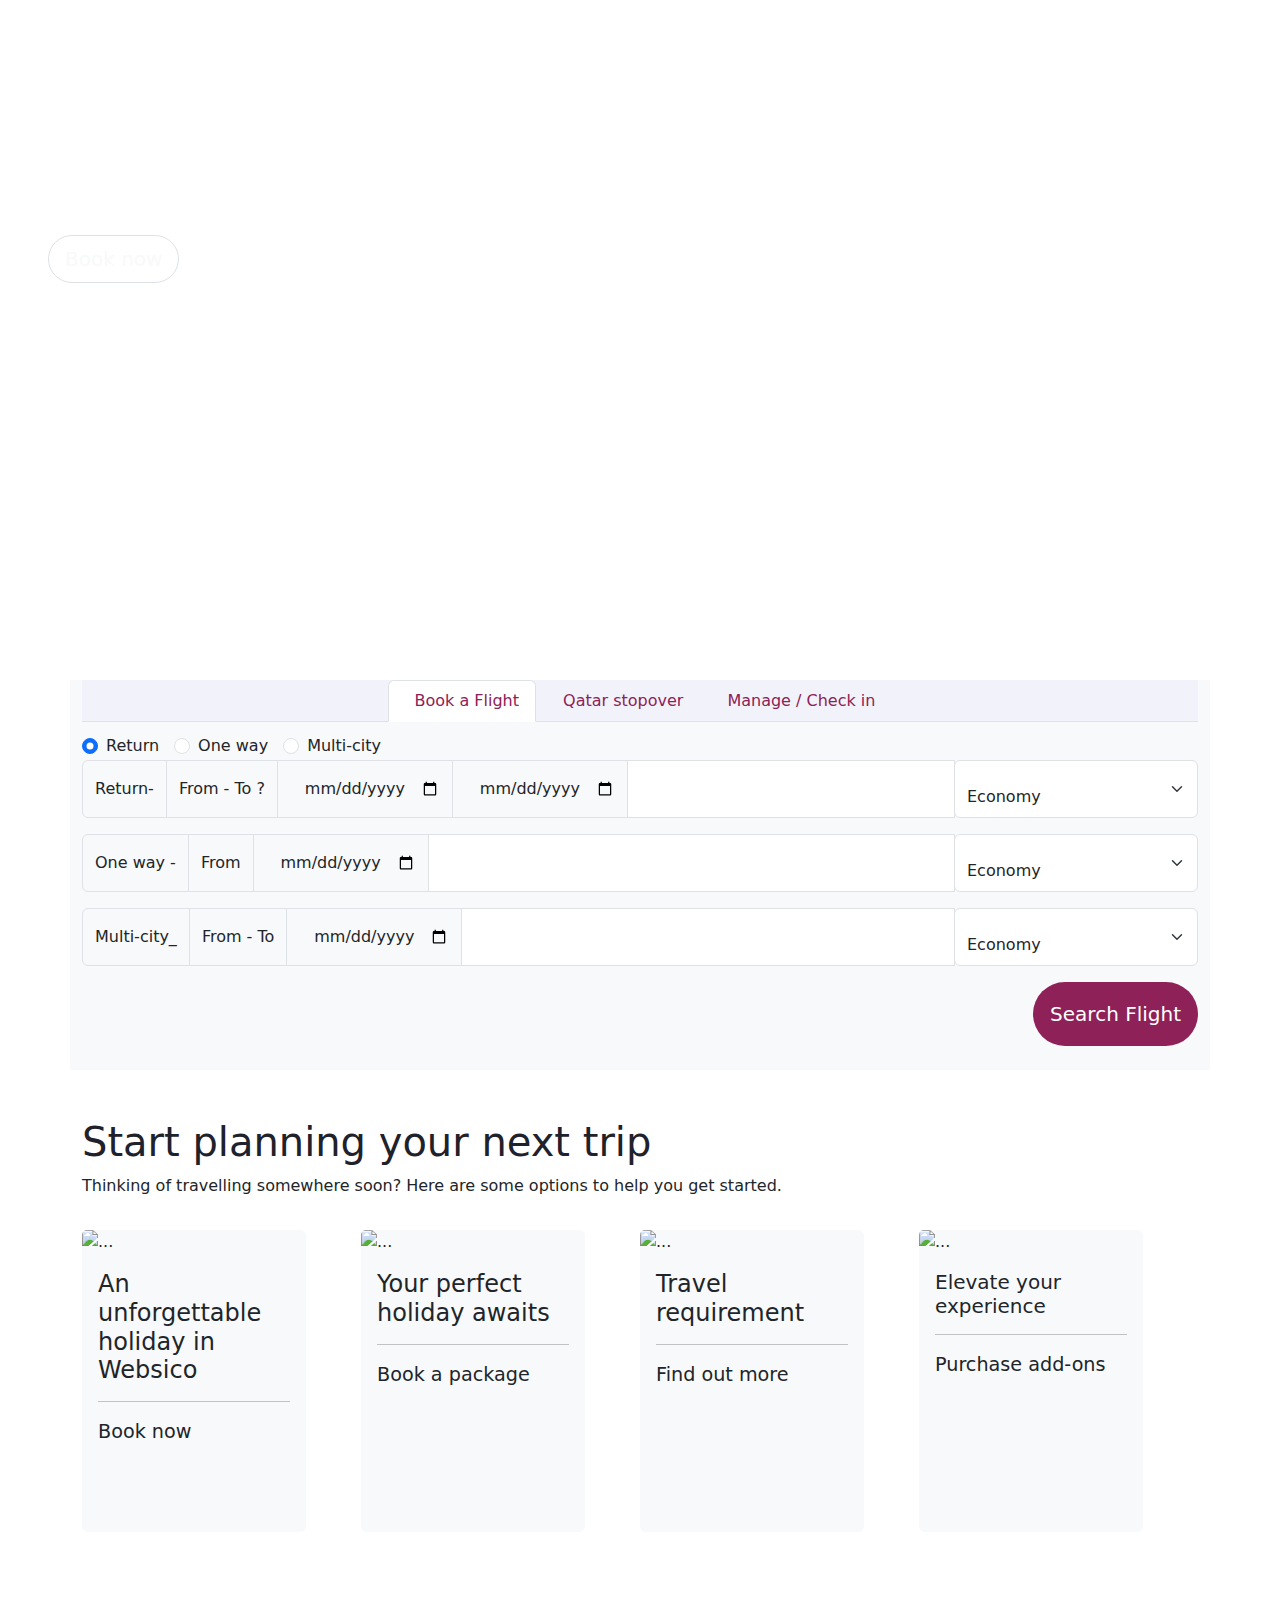
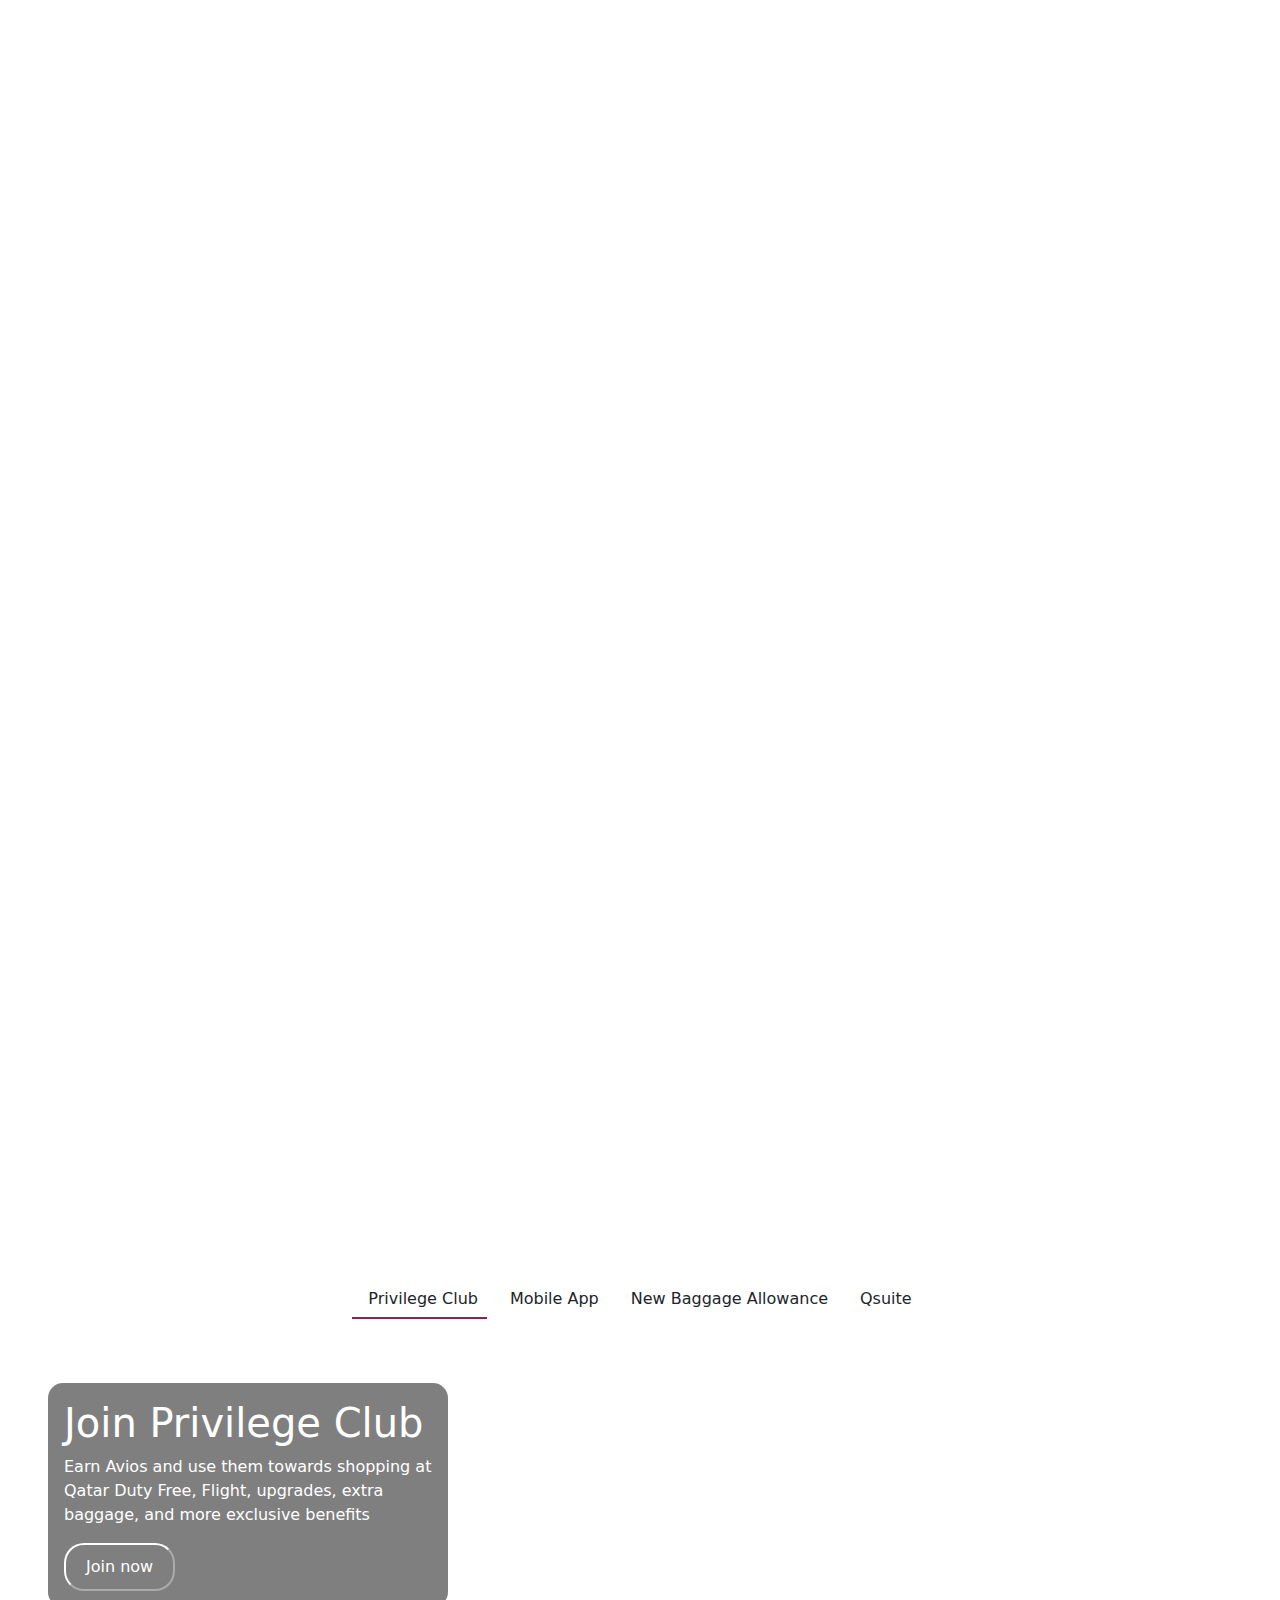
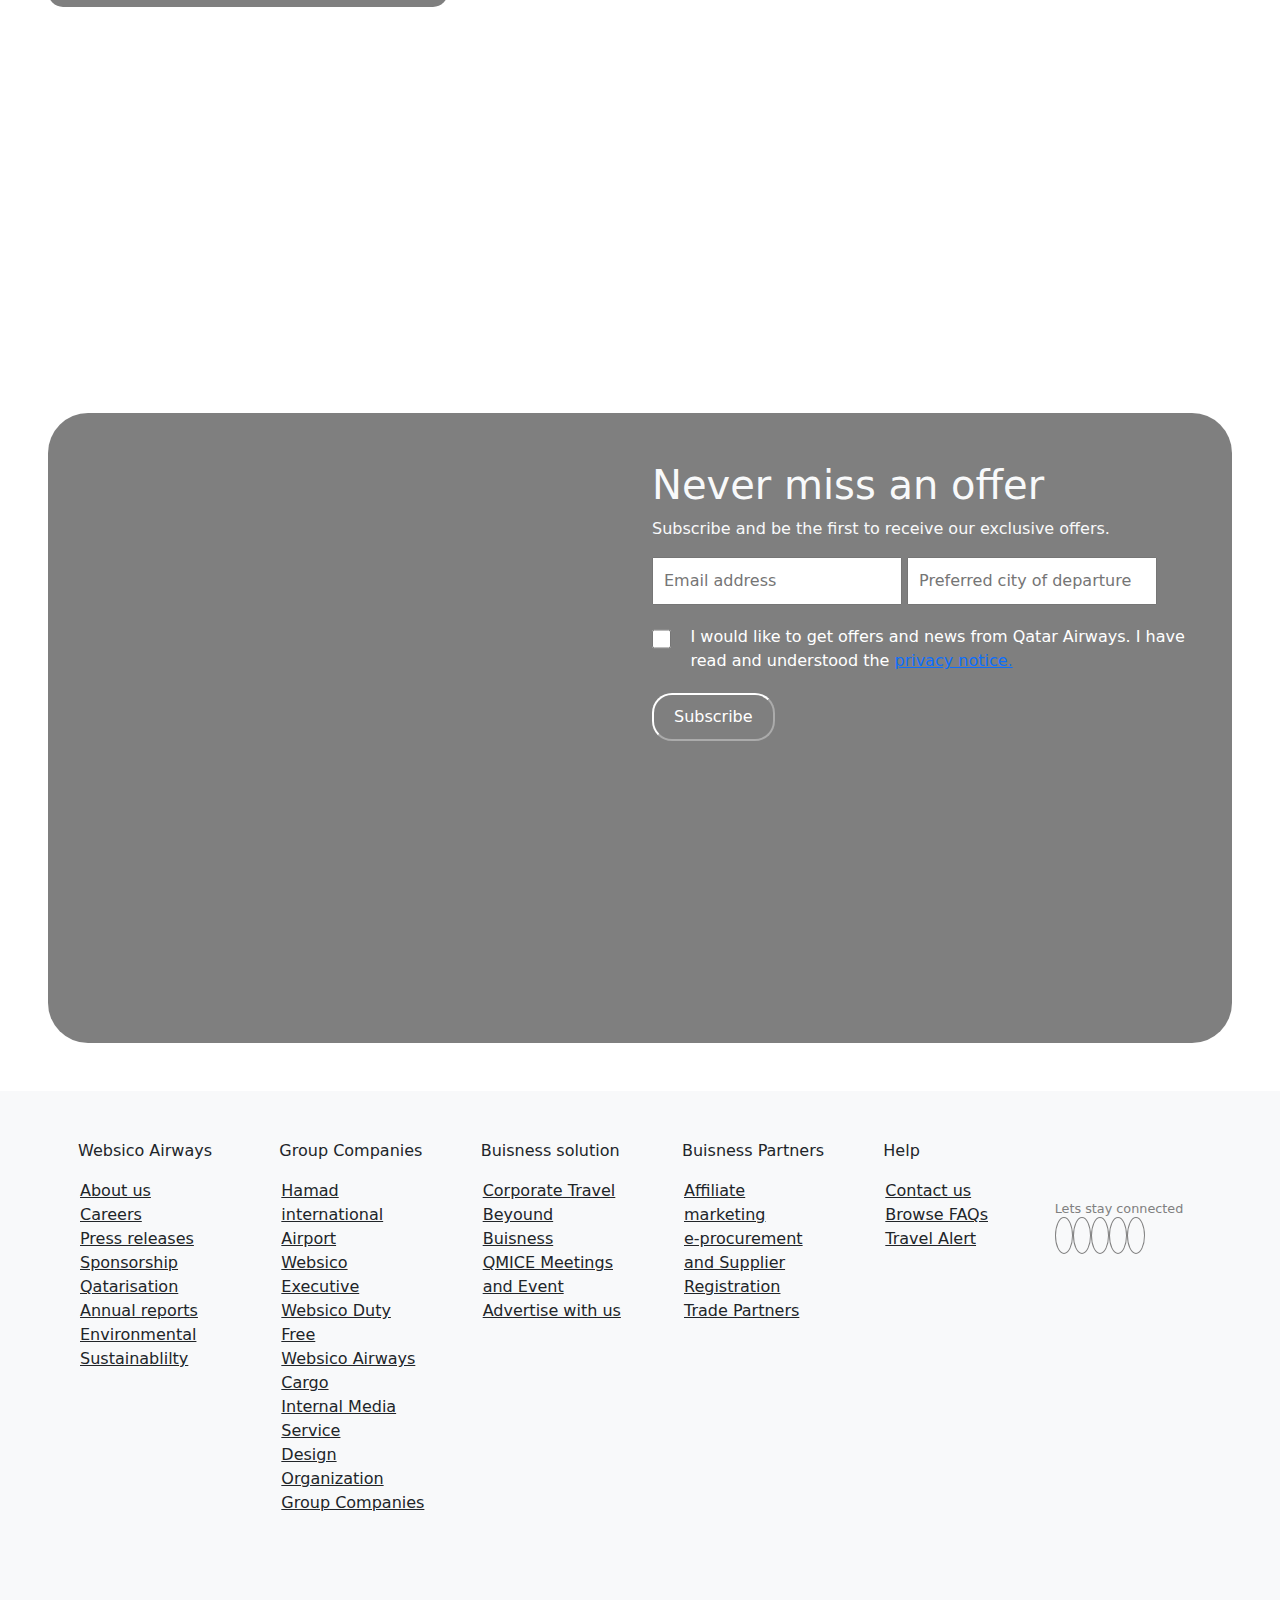
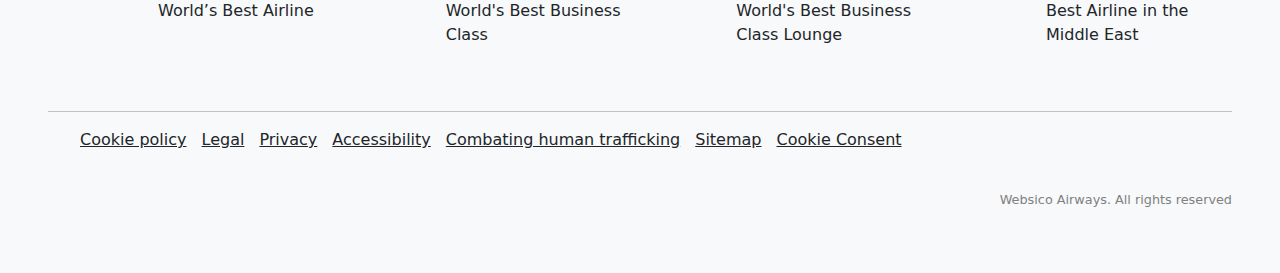
==== index.html @ 58f10864 "Project" ====
<!DOCTYPE html>
<html lang="en">

<head>
    <meta charset="UTF-8">
    <meta name="viewport" content="width=device-width, initial-scale=1.0">
    <title>WEBSICO AIRWAYS</title>
    <link rel="stylesheet" href="index.css">
    <link rel="stylesheet" href="https://cdnjs.cloudflare.com/ajax/libs/font-awesome/6.5.2/css/all.min.css"
        integrity="sha512-SnH5WK+bZxgPHs44uWIX+LLJAJ9/2PkPKZ5QiAj6Ta86w+fsb2TkcmfRyVX3pBnMFcV7oQPJkl9QevSCWr3W6A=="
        crossorigin="anonymous" referrerpolicy="no-referrer" />
    <link rel="stylesheet" href="https://cdnjs.cloudflare.com/ajax/libs/font-awesome/6.5.2/css/all.min.css"
        integrity="sha512-SnH5WK+bZxgPHs44uWIX+LLJAJ9/2PkPKZ5QiAj6Ta86w+fsb2TkcmfRyVX3pBnMFcV7oQPJkl9QevSCWr3W6A=="
        crossorigin="anonymous" referrerpolicy="no-referrer" />
    <script src="https://ajax.googleapis.com/ajax/libs/jquery/3.5.1/jquery.min.js"></script>
    <link href="https://cdn.jsdelivr.net/npm/bootstrap@5.3.0-alpha1/dist/css/bootstrap.min.css" rel="stylesheet">
</head>

<body>

    <div class="loader"></div>

    <!-- header start  -->
    <section class="page">
        <nav class="navbar navbar-expand-lg navbar-dark">
            <div class="container">
                <a class="navbar-brand" href="#">WEBSICO AIRWAYS</a>
                <button class="navbar-toggler" type="button" data-bs-toggle="collapse"
                    data-bs-target="#navbarSupportedContent" aria-controls="navbarSupportedContent"
                    aria-expanded="false" aria-label="Toggle navigation">
                    <span class="navbar-toggler-icon"></span>
                </button>

                <div class="collapse navbar-collapse" id="navbarSupportedContent">
                    <ul class="navbar-nav ms-auto">
                        <li class="nav-item">
                            <a class="nav-link active hover-underline" aria-current="page" href="#">Explore</a>
                        </li>
                        <li class="nav-item dropdown dropdown-start d-none d-lg-block">
                            <a class="nav-link dropdown-toggle" href="#" id="navbarDropdown" role="button"
                                data-bs-toggle="dropdown" aria-expanded="false">
                                Book
                            </a>
                            <ul class="dropdown-menu mega-menu  centered-dropdown border-0"
                                aria-labelledby="navbarDropdown" style="background-color: #fff; color: #1AA3F7;">
                                <div class="container">
                                    <div class="col-12 text-end">
                                        <button type="button" class="btn-close" aria-label="Close"
                                            data-bs-dismiss="dropdown"></button>
                                    </div>
                                    <div class="row mt-5">
                                        <div class="col-3">
                                            <h5>Plan your trip</h5>
                                            <ul class="list-unstyled">
                                                <li>
                                                    <img class=""
                                                        src="https://www.qatarairways.com/content/dam/images/custom/mdd/mobile-icons/Hotels.svg"
                                                        alt="" width="24px" height="24px">
                                                    <a href="#">Hotels</a>
                                                </li>
                                                <li>
                                                    <img class=""
                                                        src="https://www.qatarairways.com/content/dam/images/custom/mdd/mobile-icons/Car.svg"
                                                        alt="" width="24px" height="24px">
                                                    <a href="#">Car Rentals</a>
                                                </li>
                                                <li>
                                                    <img class=""
                                                        src="https://www.qatarairways.com/content/dam/images/custom/mdd/mobile-icons/meet_greet.svg"
                                                        alt="" width="24px" height="24px">
                                                    <a href="#">Meet and Great</a>
                                                </li>
                                                <li>
                                                    <img class=""
                                                        src="https://www.qatarairways.com/content/dam/images/custom/mdd/mobile-icons/travel.svg"
                                                        alt="" width="24px" height="24px">
                                                    <a href="#">Travel Insurance</a>
                                                </li>
                                            </ul>
                                        </div>
                                        <div class="col-2">
                                            <h5>Travel Information</h5>
                                            <ul class="list-unstyled">
                                                <li><a href="#">Travel requirement</a></li>
                                                <li><a href="#">Our Partners</a></li>
                                                <li><a href="#">One world</a></li>
                                            </ul>
                                        </div>
                                        <div class="col-4">
                                            <h5>Group and Buisness Travels</h5>
                                            <div class="row">
                                                <div class="col-4">
                                                    <img src="https://www.qatarairways.com/content/dam/images/renditions/vertical/brand/aircraft/v-beyond-business-corporate-building.jpg"
                                                        alt="" style="height: 150px; width: 100px;">
                                                </div>
                                                <div class="col-8">
                                                    <ul class="list-unstyled">
                                                        <li><a href="#">Beyound Business</a></li>
                                                        <li><a href="#">Meetings and events</a></li>
                                                        <li><a href="#">Corporate Travels</a></li>
                                                        <li><a href="#">Group Travels</a></li>
                                                        <li><a href="#">Sports Travels</a></li>
                                                    </ul>
                                                </div>
                                            </div>
                                        </div>
                                        <div class="col-3">
                                            <img src="https://www.qatarairways.com/content/dam/images/mobile/miscellaneous/beach/m-maldives-beach.jpg"
                                                alt="" style="width: 180px; height: 190px;">
                                        </div>
                                    </div>
                                </div>
                            </ul>
                        </li>

                        <li class="nav-item">
                            <a class="nav-link hover-underline" href="#">Experience</a>
                        </li>
                        <li class="nav-item">
                            <div id="google_translate_element"></div>

                        </li>
                        <li class="nav-item">
                            <a class="nav-link hover-underline" href="#">Help</a>
                        </li>
                        <li class="nav-item gay-hover">
                            <button type="button" class="nav-link btn active border-0" data-bs-toggle="modal"
                                data-bs-target="#loginModal"><span><i class="fa-regular fa-user"
                                        style="color: #fff;"></i></span> Login / Sign
                                Up</button>
                        </li>
                    </ul>
                </div>
            </div>
        </nav>
        <div class=" mt-sm-5 ms-5 text-white">
            <h1 id="Sulaimon"></h1>
            <h1> Save up to 25%*</h1>
            <p class="heroimage-subtitle h6"> Summer adventures await </p>
            <a href="#" class="btn btn-lg text-light border rounded-pill kool mt-5" style="text-decoration: none;">Book
                now</a>
        </div>
        <!-- Bootstrap Modal for Login and Sign Up -->
        <div class="modal fade" id="loginModal" tabindex="-1" aria-labelledby="loginModalLabel" aria-hidden="true">
            <div class="modal-dialog modal-dialog-centered">
                <div class="modal-content">
                    <!-- Login form -->
                    <div class="modal-header">
                        <h5 class="modal-title" id="loginModalLabel">Login</h5>
                        <button type="button" class="btn-close" data-bs-dismiss="modal" aria-label="Close"></button>
                    </div>
                    <div class="modal-body">
                        <form id="loginForm">
                            <div class="mb-3">
                                <label for="username" class="form-label">Username</label>
                                <input type="text" class="form-control" id="username" name="username"
                                    placeholder="Enter username">
                            </div>
                            <div class="mb-3">
                                <label for="password" class="form-label">Password</label>
                                <input type="password" class="form-control" id="password" name="password"
                                    placeholder="Enter password">
                            </div>
                            <div class="mb-3 form-check">
                                <input type="checkbox" class="form-check-input" id="rememberMe">
                                <label class="form-check-label" for="rememberMe">Remember me</label>
                            </div>
                            <button type="submit" class="btn text-light"
                                style="background-color: #8E2157;">Login</button>
                        </form>
                    </div>

                    <!-- Sign-up form -->
                    <div class="modal-body">
                        <form id="signupForm" style="display: none;">
                            <div class="mb-3">
                                <label for="signupUsername" class="form-label">Username</label>
                                <input type="text" class="form-control" id="signupUsername" name="signupUsername"
                                    placeholder="Enter username">
                            </div>
                            <div class="mb-3">
                                <label for="email" class="form-label">Email address</label>
                                <input type="email" class="form-control" id="email" name="email"
                                    placeholder="Enter email">
                            </div>
                            <div class="mb-3">
                                <label for="signupPassword" class="form-label">Password</label>
                                <input type="password" class="form-control" id="signupPassword" name="signupPassword"
                                    placeholder="Password">
                            </div>
                            <button type="submit" class="btn text-light" style="background-color: #8E2157;">Sign
                                Up</button>
                        </form>
                    </div>

                    <!-- Modal footer -->
                    <div class="modal-footer justify-content-center">
                        <p>Or Sign in with</p>
                        <a style="text-decoration: none; color: #000;"
                            href="https://accounts.google.com/v3/signin/identifier?ifkv=AS5LTAQM_8s84Xb_scdCPStxkwqKciFKrdI1lZ0s9lueQq1HzJPxAW945Hwwa59t_Z_JiWppBgS5Gw&flowName=GlifWebSignIn&flowEntry=ServiceLogin&dsh=S-1509929219%3A1719592606507979&ddm=0">
                            <i class="fa-brands fa-google fa-lg" style="color: #511f50;"></i>
                        </a>
                        <!-- <button type="button" class="btn btn-secondary" data-bs-dismiss="modal">Close</button> -->
                        <button type="button" class="btn text-light" id="switchToSignUp"
                            style="background-color: #8E2157;">Sign Up</button>
                    </div>
                </div>
            </div>
        </div>

    </section>
    <!-- header ends -->

    <section class="age">
        <div class="container bg-light pb-4" style="margin-top: -40px;">
            <ul class="nav nav-tabs" style="background-color: #F2F3FA; text-align: center; justify-content: center;"
                id="myTab" role="tablist"
                style="justify-content: center; text-align: center; justify-content: center; align-items: center;">
                <li class="nav-item" role="presentation">
                    <button class="nav-link active" style="color: #8E2157;" id="home-tab" data-bs-toggle="tab"
                        data-bs-target="#home" type="button" role="tab" aria-controls="home" aria-selected="true"><span
                            style="padding-right: 10px;"><i class="fa-solid fa-jet-fighter "
                                style="color: #8E2157;"></i></span>Book a Flight</button>
                </li>
                <li class="nav-item" role="presentation">
                    <button class="nav-link" style="color: #8E2157;" id="profile-tab" data-bs-toggle="tab"
                        data-bs-target="#profile" type="button" role="tab" aria-controls="profile"
                        aria-selected="false"><span style="padding-right: 10px;"><i class="fa-solid fa-location-pin"
                                style="color: #8E2157;"></i></span>Qatar stopover</button>
                </li>
                <li class="nav-item" role="presentation">
                    <button class="nav-link" style="color: #8E2157;" id="contact-tab" data-bs-toggle="tab"
                        data-bs-target="#contact" type="button" role="tab" aria-controls="contact"
                        aria-selected="false"><span style="padding-right: 10px;"><i class="fa-regular fa-calendar-days"
                                style="color: #8E2157;"></i></span> Manage / Check in</button>
                </li>
            </ul>
            <div class="tab-content" id="myTabContent">
                <div class="tab-pane fade show active" id="home" role="tabpanel" aria-labelledby="home-tab">
                    <form action="/action_page.php" style="display: flex; gap: 15px; margin-top: 12px;">
                        <div class="form-check">
                            <input type="radio" class="form-check-input" id="check1" name="option" value="return"
                                onclick="toggleFlightOptions('return')" checked>
                            <label class="form-check-label" for="check1">Return</label>
                        </div>
                        <div class="form-check">
                            <input type="radio" class="form-check-input" id="check2" name="option" value="one-way"
                                onclick="toggleFlightOptions('one-way')">
                            <label class="form-check-label" for="check2">One way</label>
                        </div>
                        <div class="form-check">
                            <input type="radio" class="form-check-input" id="check3" name="option" value="multi-city"
                                onclick="toggleFlightOptions('multi-city')">
                            <label class="form-check-label" for="check3">Multi-city</label>
                        </div>
                    </form>

                    <div id="return-flight" class="input-group mb-3">
                        <span class="input-group-text">Return-</span>
                        <span class="input-group-text">From - To ?</span>
                        <input type="date" class="input-group-text">
                        <input type="date" class="input-group-text">
                        <input type="text" class="form-control">
                        <span>
                            <form action="/action_page.php">
                                <div class="form-floating">
                                    <select class="form-select" id="sel1" name="sellist">
                                        <option>Economy</option>
                                        <option>Premium(Buisness/First)</option>
                                    </select>
                                    <label for="sel1" class="form-label"></label>
                                </div>
                            </form>
                        </span>
                    </div>
                    <div id="one-way-flight" class="input-group mb-3">
                        <span class="input-group-text">One way -</span>
                        <span class="input-group-text">From</span>
                        <input type="date" class="input-group-text">
                        <input type="text" class="form-control">
                        <span>
                            <form action="/action_page.php">
                                <div class="form-floating">
                                    <select class="form-select" id="sel1" name="sellist">
                                        <option>Economy</option>
                                        <option>Premium(Buisness/First)</option>
                                    </select>
                                    <label for="sel1" class="form-label"></label>
                                </div>
                            </form>
                        </span>
                    </div>
                    <div id="multi-city-flight" class="input-group mb-3">
                        <span class="input-group-text">Multi-city_</span>
                        <span class="input-group-text">From - To</span>
                        <input type="date" class="input-group-text">
                        <input type="text" class="form-control">
                        <span>
                            <form action="/action_page.php">
                                <div class="form-floating">
                                    <select class="form-select" id="sel1" name="sellist">
                                        <option>Economy</option>
                                        <option>Premium(Buisness/First)</option>
                                    </select>
                                    <label for="sel1" class="form-label"></label>
                                </div>
                            </form>
                        </span>
                    </div>
                    <div style="display: flex; justify-content: end;">
                        <!-- <button class="btn btn-lg rounded-pill p-3"
                            style="background-color: #8E2157; color: #fff; justify-content: end;">Search Flight</button> -->
                        <button class="btn btn-lg rounded-pill p-3"
                            style="background-color: #8E2157; color: #fff; justify-content: end;"
                            onclick="bookFlight()">Search Flight</button>
                    </div>
                </div>
                <div class="tab-pane fade" id="profile" role="tabpanel" aria-labelledby="profile-tab">
                    <form action="/action_page.php" style="display: flex; gap: 15px; margin-top: 12px;">
                        <div class="form-check">
                            <input type="radio" class="form-check-input" id="check1" name="option" value="return"
                                checked>
                            <label class="form-check-label" for="check1">Return</label>
                        </div>
                        <div class="form-check">
                            <input type="radio" class="form-check-input" id="check2" name="option" value="one-way">
                            <label class="form-check-label" for="check2">One way</label>
                        </div>
                    </form>

                    <p>Explore Websico during your journey with amazing stopover packages starting from USD 14 pp at
                        4-star and 5-star hotels.</p>
                    <div class="container border p-2">
                        <div class="row">
                            <div class="col-md-3">
                                <div class="category-item">From</div>
                            </div>
                            <div class="col-md-3">
                                <div class="category-item">To</div>
                            </div>
                            <div class="col-md-3">
                                <div class="row">
                                    <div class="col-md-6">
                                        <div class="category-item">
                                            <span style="font-size: 0.9rem; color: #6A6D70;">Departure</span><br>
                                            06-Jun-2024
                                        </div>
                                    </div>
                                    <div class="col-md-6">
                                        <div class="category-item">
                                            <span style="font-size: 0.9rem; color: #6A6D70;">Return</span><br>
                                            01-Jul-2024
                                        </div>
                                    </div>
                                </div>
                            </div>
                            <div class="col-md-3">
                                <div class="category-item">
                                    <div class="row">
                                        <div class="col-md-6">
                                            <div class="category-item">
                                                <span
                                                    style="font-size: 0.9rem; color: #6A6D70;">Passenger/Room</span><br>
                                                2passenger,1room
                                            </div>
                                        </div>
                                        <div class="col-md-6">
                                            <span style="font-size: 0.9rem; color: #6A6D70;">Class</span>
                                            <select class="form-select">
                                                <option value="1">Economy</option>
                                                <option value="2">Buisness</option>
                                                <option value="3">First</option>
                                            </select>
                                        </div>
                                    </div>
                                </div>
                            </div>
                        </div>
                    </div>
                    <div class="row">
                        <div class="col-md-6">

                        </div>
                        <div class="col-md-6">
                            <div class="mt-3 bold d-flex gap-3 justify-content-end mb-5">
                                <input type="text" class="form-control" style="width: 200px;"
                                    placeholder="Enter your promo code...">
                                <button class="btn btn-lg  rounded-pill p-3"
                                    style="background-color: #8E2157; color: #FFFFFF; font-size: 0.8rem;">Search
                                    Flight</button>

                            </div>
                        </div>
                    </div>

                    <div class="row">
                        <div class="col-md-6">
                            <p>When would you like to add a stop in Doha during your journey?</p>
                            <form action="/action_page.php" style="display: flex; gap: 15px; margin-top: 12px;">
                                <div class="form-check">
                                    <input type="radio" class="form-check-input" id="check1" name="option"
                                        value="return" checked>
                                    <label class="form-check-label" for="check1">Departure</label>
                                </div>
                                <div class="form-check">
                                    <input type="radio" class="form-check-input" id="check2" name="option"
                                        value="one-way">
                                    <label class="form-check-label" for="check2">Return</label>
                                </div>
                            </form>

                        </div>
                        <div class="col-md-6">
                            <p>How many days would you like to stay in Qatar?</p>
                            <div class="counter">
                                <button id="minus" class="btn btn-lg border">-</button>
                                <span id="count" class="mx-3">0</span>
                                <button id="plus" class="btn btn-lg border">+</button>
                            </div>
                        </div>
                    </div>
                </div>
                <div class="tab-pane fade" id="contact" role="tabpanel" aria-labelledby="contact-tab">

                    <div class="container">
                        <ul class="nav nav-tabs">
                            <li class="nav-item">
                                <a class="nav-link active" style="color: #8E2157;" id="tab1-tab" data-bs-toggle="tab"
                                    href="#tab1" role="tab" aria-controls="tab1" aria-selected="true">Manage Booking</a>
                            </li>
                            <li class="nav-item">
                                <a class="nav-link" id="tab2-tab" style="color: #8E2157;" data-bs-toggle="tab"
                                    href="#tab2" role="tab" aria-controls="tab2" aria-selected="false">Check in</a>
                            </li>
                        </ul>

                        <div class="tab-content">
                            <div class="tab-pane fade show active" id="tab1" role="tabpanel" aria-labelledby="tab1-tab">
                                <div class="container">
                                    <div class="row">
                                        <div class="col-md-4">
                                            <div class="form-floating mb-3">
                                                <input type="text" class="form-control" id="inputField1"
                                                    placeholder=" ">
                                                <label for="inputField1">Booking Reference</label>
                                            </div>
                                        </div>
                                        <div class="col-md-4">
                                            <div class="form-floating mb-3">
                                                <input type="text" class="form-control" id="inputField2"
                                                    placeholder=" ">
                                                <label for="inputField2">Last name</label>
                                            </div>
                                        </div>
                                        <div class="col-md-4">
                                            <button class="btn btn-lg rounded-pill text-light"
                                                style="background-color: #8E2157; width: 200px; "><span
                                                    style="font-size: 1rem;">Retrieve
                                                    booking</span></button>
                                        </div>
                                    </div>
                                </div>
                            </div>
                            <div class="tab-pane fade" id="tab2" role="tabpanel" aria-labelledby="tab2-tab">
                                <div class="container">
                                    <div class="row">
                                        <div class="col-md-4">
                                            <div class="form-floating mb-3">
                                                <input type="text" class="form-control" id="inputField1"
                                                    placeholder=" ">
                                                <label for="inputField1">Booking Reference</label>
                                            </div>
                                        </div>
                                        <div class="col-md-4">
                                            <div class="form-floating mb-3">
                                                <input type="text" class="form-control" id="inputField2"
                                                    placeholder=" ">
                                                <label for="inputField2">Last name</label>
                                            </div>
                                        </div>
                                        <div class="col-md-4">
                                            <button class="btn btn-lg rounded-pill text-light"
                                                style="background-color: #8E2157; width: 200px; "><span
                                                    style="font-size: 1rem;">Check
                                                    in</span></button>
                                        </div>
                                    </div>
                                </div>
                            </div>
                        </div>
                    </div>
                </div>
            </div>
        </div>
        </div>
        </div>
    </section>

    <section class="close mt-5 d-none d-lg-block">
        <div class="container">
            <h1 style="color: #1F212B; font-weight: 100;">Start planning your next trip</h1>
            <p>Thinking of travelling somewhere soon? Here are some options to help you get started.</p>
            <div class="rowed">
                <div class="">
                    <div class="card  rounded bg-light mt-3 border-0 drac" style="width: 14rem; height: 8cm;">
                        <img src="https://www.qatarairways.com/content/dam/images/renditions/horizontal-2/campaigns/global/experience-qatar/h2-experience-qatar-family.jpg"
                            class="card-img-top" alt="...">
                        <div class="card-body">
                            <h4 class="card-title" style="font-weight: 100;">An unforgettable holiday in Websico</h4>
                            <hr>
                            <div style="font-size: 1.2rem;">
                                <a href="#" class="text-dark" style="text-decoration: none;">Book now <span
                                        style="padding-left: 2cm;"><i class="fa-solid fa-angle-right"
                                            style="color: #010409;"></i></span></a>
                            </div>
                        </div>
                    </div>
                </div>
                <div class="rowe">
                    <div class="card bg-light mt-3 border-0 drac" style="width: 14rem; height: 8cm;">
                        <img src="https://www.qatarairways.com/content/dam/images/renditions/horizontal-2/destinations/maldives/maldives/h2-maldives-beach-sunrise.jpg"
                            class="card-img-top" alt="...">
                        <div class="card-body">
                            <h4 class="card-title" style="font-weight: 100;">Your perfect holiday awaits</h4>
                            <hr>
                            <div style="font-size: 1.2rem;">
                                <a href="#" class="text-dark" style="text-decoration: none;">Book a package<span
                                        style="padding-left: 1cm;"><i class="fa-solid fa-angle-right"
                                            style="color: #010409;"></i></span></a>
                            </div>
                        </div>
                    </div>

                </div>
                <div class="rowe">
                    <div class="card bg-light mt-3 border-0 drac" style="width: 14rem; height: 8cm;">
                        <img src="https://www.qatarairways.com/content/dam/images/renditions/horizontal-3/brand/aircraft/a350/h3-a350-1000-doha2.jpg"
                            class="card-img-top" alt="...">
                        <div class="card-body">
                            <h4 class="card-title" style="font-weight: 100;">Travel requirement</h4>
                            <hr>
                            <div style="font-size: 1.2rem;">
                                <a href="#" class="text-dark" style="text-decoration: none;">Find out more<span
                                        style="padding-left: 1.5cm;"><i class="fa-solid fa-angle-right"
                                            style="color: #010409;"></i></span></a>
                            </div>
                        </div>
                    </div>
                </div>
                <div class="rowe">
                    <div class="card bg-light mt-3 border-0 drac" style="width: 14rem; height: 8cm;">
                        <img src="https://www.qatarairways.com/content/dam/images/renditions/horizontal-3/brand/qsuite/h3-qsuite-ife-dine.jpg"
                            class="card-img-top" alt="...">
                        <div class="card-body">
                            <h5 class="card-title" style="font-weight: 100;">Elevate your experience</h5>
                            <hr>
                            <div style="font-size: 1.2rem;">
                                <a href="#" class="text-dark" style="text-decoration: none;">Purchase add-ons</a>
                            </div>
                        </div>
                    </div>
                </div>
            </div>
        </div>
    </section>



    <section class="close mt-5 d-block d-lg-none">
        <div class="container">
            <h1 style="color: #1F212B; font-weight: 100;">Start planning your next trip</h1>
            <p>Thinking of travelling somewhere soon? Here are some options to help you get started.</p>
            <div class="row">
                <div class="col-lg-3 col-md-6 col-12">
                    <div class="card  bg-light mt-3 border-0 drac" style="width: 100%; height: 20rem;">
                        <img src="https://www.qatarairways.com/content/dam/images/renditions/horizontal-2/campaigns/global/experience-qatar/h2-experience-qatar-family.jpg"
                            class="card-img-top" alt="...">
                        <div class="card-body">
                            <h3 class="card-title" style="font-weight: 100;">An unforgettable holiday in Websico</h3>
                            <hr>
                            <div style="font-size: 1.4rem;" class="gee">
                                <a href="#" class="text-dark" style="text-decoration: none;">Book now <span
                                        style="padding-left: 2.4cm;"><i class="fa-solid fa-angle-right right"
                                            style="color: #010409;"></i></span></a>
                            </div>
                        </div>
                    </div>
                </div>
                <div class="col-lg-3 col-md-6 col-12">
                    <div class="card bg-light mt-3 border-0 drac" style="width: 100%; height: 20rem;">
                        <img src="https://www.qatarairways.com/content/dam/images/renditions/horizontal-2/destinations/maldives/maldives/h2-maldives-beach-sunrise.jpg"
                            class="card-img-top" alt="...">
                        <div class="card-body">
                            <h3 class="card-title" style="font-weight: 100;">Your perfect holiday awaits</h3>
                            <hr>
                            <div style="font-size: 1.4rem;" class="gee">
                                <a href="#" class="text-dark" style="text-decoration: none;">Book a package<span
                                        style="padding-left: 1cm;"><i class="fa-solid fa-angle-right right"
                                            style="color: #010409;"></i></span></a>
                            </div>
                        </div>
                    </div>

                </div>
                <div class="col-lg-3 col-md-6 col-12">
                    <div class="card bg-light mt-3 border-0 drac" style="width: 100%; height: 25rem;">
                        <img src="https://www.qatarairways.com/content/dam/images/renditions/horizontal-3/brand/aircraft/a350/h3-a350-1000-doha2.jpg"
                            class="card-img-top" alt="...">
                        <div class="card-body">
                            <h3 class="card-title" style="font-weight: 100;">Travel requirement</h3>
                            <hr>
                            <div style="font-size: 1.4rem;" class="gee">
                                <a href="#" class="text-dark" style="text-decoration: none;">Find out more<span
                                        style="padding-left: 1.5cm;"><i class="fa-solid fa-angle-right right"
                                            style="color: #010409;"></i></span></a>
                            </div>
                        </div>
                    </div>
                </div>
                <div class="col-lg-3 col-md-6 col-12">
                    <div class="card bg-light mt-3 border-0 drac" style="width: 100%; height: 25rem;">
                        <img src="https://www.qatarairways.com/content/dam/images/renditions/horizontal-3/brand/qsuite/h3-qsuite-ife-dine.jpg"
                            class="card-img-top" alt="...">
                        <div class="card-body">
                            <h3 class="card-title" style="font-weight: 100;">Elevate your experience</h3>
                            <hr>
                            <div style="font-size: 1.4rem;" class="gee">
                                <a href="#" class="text-dark" style="text-decoration: none;">Purchase add-ons</a>
                            </div>
                        </div>
                    </div>
                </div>
            </div>
        </div>
    </section>


    <section class="mt-5 overflow-hidden luck" id="luck">
        <div class="container">
            <h1 style="font-weight: 100;">Find great fares</h1>
            <!-- <h6 class="d-flex mt-4">From <span class="border-left-0 border-right-0 d-flex align-items-end" style="padding-left: 8px;"><input type="text" class="w-100 border-0 border-bottom border-dark"></span><span><i class="fa-solid fa-pen" style="color: #0a0a0a;"></i></span></h6> -->



            <div class="container mt-4">
                <div class="form-group position-relative d-flex gap-3 ">
                    <label for="countryInput">From</label>
                    <div class="input-group">
                        <input type="text" id="countryInput" placeholder="Type to search..." style="width: 50%;">
                        <div id="countryList" class="suggestions-container"></div>
                    </div>
                </div>
            </div>
            <div class="row mt-5" style="justify-content: space-between">
                <div class="col-lg-4 col-md-12">
                    <div class="image-container">
                        <img src="https://www.qatarairways.com/content/dam/images/renditions/horizontal-2/destinations/united-kingdom/london/h2-gatwick-phone.jpg/jcr:content/renditions/rendition.733.425.jpg"
                            alt="London Heathrow" style="height: 360px;">
                        <div class="image-overlay"></div>
                        <div class="image-info text-light" style="font-weight: 500;">
                            <h3>London Heathrow</h3>
                            <div class="row">
                                <div class="col-6">
                                    <p>25 Jul 2024 - 1 Oct 2024</p>
                                </div>
                                <div class="col-6">
                                    <p class="text-end">Economy from NGH 1542107</p>
                                </div>
                            </div>
                            <button class="text-light" style="width: 100%;">Book now</button><br>
                            <a href="#" class="text-light"
                                style="text-decoration: underline; cursor: pointer; margin: 50%;">Discover</a>
                        </div>
                    </div>
                </div>
                <div class="col-lg-7">
                    <div class="row">
                        <div class="col-lg-6 col-md-6">
                            <div class="imaged">
                                <img src="https://www.qatarairways.com/content/dam/images/renditions/square/destinations/china/guangzhou/s-guangzhou-outdoor.jpg/jcr:content/renditions/rendition.360.360.jpg"
                                    alt="London Heathrow">
                                <div class="image-overlay"></div>
                                <div class="image-info text-light text-center">
                                    <h4>Guangzhou Heathrow</h4>
                                    <p>1 Jul 2024 - 21 Oct 2024</p>
                                    <p>Economy from NGN 1359163</p>
                                    <button class="text-light w-100">Book now</button>
                                </div>
                            </div>
                        </div>
                        <div class="col-lg-6 col-md-6">
                            <div class="imaged">
                                <img src="https://www.qatarairways.com/content/dam/images/renditions/square/destinations/united-states/new-york/s-new-york-city4.jpg/jcr:content/renditions/rendition.360.360.jpg"
                                    alt="London Heathrow">
                                <div class="image-overlay"></div>
                                <div class="image-info text-light text-center">
                                    <h4>New York</h4>
                                    <p>8 Sept 2024 - 11 Nov 2024</p>
                                    <p>Economy from NGN 1540748</p>
                                    <button class="text-light w-100">Book now</button>
                                </div>
                            </div>
                        </div>
                    </div>
                </div>
                <div class="row">
                    <div class="col-lg-7 col-md-12">
                        <div class="row">
                            <div class="col-md-6">
                                <div class="imaged">
                                    <img src="https://www.qatarairways.com/content/dam/images/renditions/square/destinations/philippines/manila/s-manila.jpg/jcr:content/renditions/rendition.360.360.jpg"
                                        alt="London Heathrow">
                                    <div class="image-overlay"></div>
                                    <div class="image-info text-light text-center">
                                        <h4>Manila(MNL)</h4>
                                        <p>1 OCT 2024 - 21 Oct 2024</p>
                                        <p>Economy from NGN 3615772</p>
                                        <button class="text-light w-100">Book now</button>
                                    </div>
                                </div>
                            </div>
                            <div class="col-md-6">
                                <div class="imaged">
                                    <img src="https://www.qatarairways.com/content/dam/images/renditions/square/destinations/united-states/dallas/s-dallas-city.jpg/jcr:content/renditions/rendition.360.360.jpg"
                                        alt="London Heathrow">
                                    <div class="image-overlay"></div>
                                    <div class="image-info text-light text-center">
                                        <h4>Dallas</h4>
                                        <p>18 Sept 2024 - 19 Nov 2024</p>
                                        <p>Economy from NGN 1958956</p>
                                        <button class="text-light w-100">Book now</button>
                                    </div>
                                </div>
                            </div>
                        </div>
                    </div>

                    <div class="col-lg-5 col-md-12">
                        <div class="image-container">
                            <img src="https://www.southernliving.com/thmb/2xIANjcN_LmnK5EDBedskp4XjOg=/1500x0/filters:no_upscale():max_bytes(150000):strip_icc()/GettyImages-546439338-72d28676e5704c439802ab6f971c4b3c.jpg"
                                alt="London Heathrow" style="height: 365px;">
                            <div class="image-overlay"></div>
                            <div class="image-info text-light" style="font-weight: 500;">
                                <h3>Washington, D.C.</h3>
                                <div class="row">
                                    <div class="col-6 ">
                                        <p>25 Dec 2024 - 1 jan 2025</p>
                                    </div>
                                    <div class="col-6">
                                        <p class="text-end">Economy from NGH 1911485</p>
                                    </div>
                                </div>
                                <button class="text-light" style="width: 100%;">Book now</button><br>
                                <a href="#" class="text-light"
                                    style="text-decoration: underline; cursor: pointer; margin: 50%;">Discover</a>
                            </div>
                        </div>
                    </div>
                </div>

                <div class="row">
                    <div class="col-lg-5 col-md-12">
                        <div class="image-container">
                            <img src="https://www.qatarairways.com/content/dam/images/renditions/horizontal-2/destinations/qatar/doha/h2-mia-doha.jpg/jcr:content/renditions/rendition.733.425.jpg"
                                alt="London Heathrow" style="height: 365px;">
                            <div class="image-overlay"></div>
                            <div class="image-info text-light" style="font-weight: 500;">
                                <h3>Doha</h3>
                                <div class="row">
                                    <div class="col-6 ">
                                        <p>17 jan 2025 - 31 jan 2025</p>
                                    </div>
                                    <div class="col-6">
                                        <p class="text-end">Economy from NGH 1803369</p>
                                    </div>
                                </div>
                                <button class="text-light" style="width: 100%;">Book now</button><br>
                                <a href="#" class="text-light"
                                    style="text-decoration: underline; cursor: pointer; margin: 50%;">Discover</a>
                            </div>
                        </div>
                    </div>
                    <div class="col-lg-7">
                        <div class="row">
                            <div class="col-md-6">
                                <div class="imaged">
                                    <img src="https://www.qatarairways.com/content/dam/images/renditions/square/destinations/france/paris-/s-paris.jpg/jcr:content/renditions/rendition.360.360.jpg"
                                        alt="London Heathrow">
                                    <div class="image-overlay"></div>
                                    <div class="image-info text-light text-center">
                                        <h4>Paris</h4>
                                        <p>1 OCT 2024 - 21 Oct 2024</p>
                                        <p>Economy from NGN 1474033</p>
                                        <button class="text-light w-100">Book now</button>
                                    </div>
                                </div>
                            </div>
                            <div class="col-md-6">
                                <div class="imaged">
                                    <img src="https://www.qatarairways.com/content/dam/images/renditions/square/destinations/saudi-arabia/jeddah/s-jeddah-coastal-masjid.jpg/jcr:content/renditions/rendition.360.360.jpg"
                                        alt="London Heathrow">
                                    <div class="image-overlay"></div>
                                    <div class="image-info text-light text-center">
                                        <h4>Jeddha</h4>
                                        <p>18 Aug 2024 - 19 Nov 2024</p>
                                        <p>Economy from NGN 1245518</p>
                                        <button class="text-light w-100">Book now</button>
                                    </div>
                                </div>
                            </div>
                        </div>
                    </div>


                </div>
            </div>
        </div>
        </div>
    </section>

    <section class="love">

        <ul class="nav nav-pills mb-3 justify-content-center mt-5" id="pills-tab" role="tablist">
            <li class="nav-item" role="presentation">
                <button class="nav-link lot active underline text-dark" id="pills-home-tab" data-bs-toggle="pill"
                    data-bs-target="#pills-home" type="button" role="tab" aria-controls="pills-home"
                    aria-selected="true">Privilege Club</button>
            </li>
            <li class="nav-item" role="presentation">
                <button class="nav-link lot underline text-dark" id="pills-profile-tab" data-bs-toggle="pill"
                    data-bs-target="#pills-profile" type="button" role="tab" aria-controls="pills-profile"
                    aria-selected="false">Mobile App</button>
            </li>
            <li class="nav-item" role="presentation">
                <button class="nav-link lot underline text-dark" id="pills-contact-tab" data-bs-toggle="pill"
                    data-bs-target="#pills-contact" type="button" role="tab" aria-controls="pills-contact"
                    aria-selected="false">New Baggage Allowance</button>
            </li>
            <li class="nav-item" role="presentation">
                <button class="nav-link lot underline text-dark" id="pills-life-tab" data-bs-toggle="pill"
                    data-bs-target="#pills-life" type="button" role="tab" aria-controls="pills-life"
                    aria-selected="false">Qsuite</button>
            </li>
        </ul>

        <div class="tab-content" id="pills-tabContent">
            <div class="tab-pane fade show active" id="pills-home" role="tabpanel" aria-labelledby="pills-home-tab">
                <div class="local p-5">
                    <div class="her p-3">
                        <h1 class="hj">Join Privilege Club</h1>
                        <p>Earn Avios and use them towards shopping at Qatar Duty Free, Flight, upgrades, extra baggage,
                            and more exclusive benefits</p>
                        <button class="nuh hy">Join now</button>
                    </div>
                </div>
            </div>
            <div class="tab-pane fade" id="pills-profile" role="tabpanel" aria-labelledby="pills-profile-tab">
                <div class="local1">
                    <div class="her1 p-3">
                        <h1 class="hj">Get more about our mobile app</h1>
                        <p>Benefit from app-exclusive offers, personalized notification, seamless booking functions,
                            journey tracking and more</p>
                        <button class="nuh hy">Learn more</button>
                    </div>
                </div>
            </div>
            <div class="tab-pane fade" id="pills-contact" role="tabpanel" aria-labelledby="pills-contact-tab">
                <div class="local2">
                    <div class="her3 p-3">
                        <h1 class="hj">New Baggages Allowance</h1>
                        <p>To better suit your travel needs, we are pleased to offer you our new baggage allowance when
                            you fly from any African destination.</p>
                        <button class="nuh hy">Learn more</button>
                    </div>
                </div>
            </div>
            <div class="tab-pane fade" id="pills-life" role="tabpanel" aria-labelledby="pills-file-tab">
                <div class="local3">
                    <div class="her1 p-3">
                        <h1 class="hj">New Baggages Allowance</h1>
                        <p>To better suit your travel needs, we are pleased to offer you our new baggage allowance when
                            you fly from any African destination.</p>
                        <button class="nuh hy">Learn more</button>
                    </div>
                </div>
            </div>
        </div>
    </section>


    <section class="den mx-5 mt-5 hok d-none d-md-none d-lg-block">
        <div class="container cod">
            <div class="row">
                <div class="col-md-6"></div>
                <div class="ned col-md-6 mt-5">
                    <h1 class="text-light">Never miss an offer</h1>
                    <p class="text-light">Subscribe and be the first to receive our exclusive offers.</p>
                    <input class="jui" type="email" placeholder="Email address">
                    <input class="jui" type="text" placeholder="Preferred city of departure"><br>
                    <div style="display: flex; gap: 20px;">
                        <input type="checkbox" class="ju" id="olad">
                        <label for="olad" class="yeah">I would like to get offers and news from Qatar Airways. I have
                            read and understood the <a href=""> privacy notice.</a></label>
                    </div>
                    <button class="nih hy">Subscribe</button>
                </div>
            </div>
        </div>
    </section>


    <section class="den mx-5 mt-5 hok d-none d-md-block d-lg-none">
        <div class="container cod">
            <div class="row">
                <div class="col-md-6"></div>
                <div class="ned col-md-6 mt-5">
                    <h1 class="text-light">Never miss an offer</h1>
                    <p class="text-light">Subscribe and be the first to receive our exclusive offers.</p>
                    <input class="jui" type="email" placeholder="Email address">
                    <!-- <input class="jui" type="text" placeholder="Preferred city of departure"><br> -->
                    <div style="display: flex; gap: 20px;">
                        <input type="checkbox" class="ju" id="olad">
                        <label for="olad" class="yeah" style="font-size: 0.7rem;">I would like to get offers and news
                            from Qatar Airways. I have
                            read and understood the <a href=""> privacy notice.</a></label>
                    </div>
                    <button class="nih hy">Subscribe</button>
                </div>
            </div>
        </div>
    </section>

    <section class="den mx-4 mt-5 d-block d-md-none">
        <div class="container cod">
            <div class="row">
                <div class="col-md-6"></div>
                <div class="ned col-md-6 mt-5">
                    <h1 class="text-light" style="font-size: 1.2rem;">Never miss an offer</h1>
                    <p class="text-light">Subscribe and be the first to receive our exclusive offers.</p>
                    <input class="jur" type="email" placeholder="Email address"><br>
                    <div style="display: flex; gap: 20px;">
                        <input type="checkbox" class="ju" id="olad">
                        <label for="olad" class="yea">I would like to get offers and news from Qatar Airways. I have
                            read and understood the <a href=""> privacy notice.</a></label>
                    </div>
                    <button class="nh hy">Subscribe</button>
                </div>
            </div>
        </div>
    </section>


    <footer class="bg-light mt-5 p-5 d-none d-md-block">
        <div class="row">
            <div class="col-lg-2 col-md-3">
                <p>Websico Airways</p>
                <ul>
                    <li>About us</li>
                    <li>Careers</li>
                    <li>Press releases</li>
                    <li>Sponsorship</li>
                    <li> Qatarisation</li>
                    <li>Annual reports</li>
                    <li>Environmental</li>
                    <li>Sustainablilty</li>
                </ul>
            </div>
            <div class="col-lg-2 col-md-3">
                <p>Group Companies</p>
                <ul>
                    <li>Hamad international</li>
                    <li>Airport</li>
                    <li>Websico Executive</li>
                    <li>Websico Duty Free</li>
                    <li>Websico Airways Cargo</li>
                    <li>Internal Media Service</li>
                    <li>Design Organization</li>
                    <li>Group Companies</li>
                </ul>
            </div>
            <div class="col-lg-2 col-md-3">
                <p>Buisness solution</p>
                <ul>
                    <li>Corporate Travel</li>
                    <li>Beyound Buisness</li>
                    <li>QMICE Meetings and Event</li>
                    <li>Advertise with us</li>
                </ul>
            </div>
            <div class="col-lg-2 col-md-3">
                <p>Buisness Partners</p>
                <ul>
                    <li>Affiliate marketing</li>
                    <li>e-procurement and Supplier Registration</li>
                    <li>Trade Partners</li>
                </ul>
            </div>
            <div class="col-lg-2 d-md-none d-lg-block d-none">
                <p>Help</p>
                <ul>
                    <li>Contact us</li>
                    <li>Browse FAQs</li>
                    <li>Travel Alert</li>
                </ul>
            </div>
            <div class="col-lg-2">
                <img src="https://www.qatarairways.com/content/dam/images/custom/mdd/footer-iocns/Theqa_logo_SVG.svg"
                    alt="">
                <div>
                    <h5 class="for">Lets stay connected</h5>
                    <a href="https://www.facebook.com/websicoairways"><i class="fa-brands fa-facebook-f"></i></a>
                    <a href="https://x.com/money_ola60708"><i class="fa-brands fa-x-twitter"></i></a>
                    <a href="https://www.linkedin.com/in/ola-money-892714301/"><i
                            class="fa-brands fa-linkedin-in"></i></a>
                    <a href="https://www.youtube.com/@OlaMoney-x7s"><i class="fa-brands fa-youtube"></i></a>
                    <a href="https://www.instagram.com/olamoney402/"><i class="fa-brands fa-instagram"></i></a>
                </div>
            </div>
        </div>
        <div class="row my-5">
            <div class="col-3 hoj">
                <img src="https://www.qatarairways.com/content/dam/images/renditions/square/logos/awards/s-skytrax-2024-aoty-logo.svg"
                    alt="" style="width: 80px;">
                <p class="bolk">World’s Best Airline</p>
            </div>
            <div class="col-3 hoj">
                <img src="https://www.qatarairways.com/content/dam/images/renditions/square/logos/awards/s-skytrax-2024-log.svg"
                    alt="" style="width: 80px;">
                <p class="bolk">World's Best Business Class</p>
            </div>
            <div class="col-3 hoj">
                <img src="https://www.qatarairways.com/content/dam/images/renditions/square/logos/awards/s-skytrax-2024-log.svg"
                    alt="" style="width: 80px;">
                <p class="bolk">World's Best Business Class Lounge</p>
            </div>
            <div class="col-3 hoj">
                <img src="https://www.qatarairways.com/content/dam/images/renditions/square/logos/awards/s-skytrax-2024-log.svg"
                    alt="" style="width: 80px;">
                <p class="bolk">Best Airline in the Middle East</p>
            </div>
        </div>
        <hr>
        <div>
            <ul class="giu">
                <li>Cookie policy</li>
                <li>Legal</li>
                <li>Privacy</li>
                <li>Accessibility</li>
                <li>Combating human trafficking</li>
                <li>Sitemap</li>
                <li>Cookie Consent</li>
            </ul>
            <p class="for" style="text-align: end;">Websico Airways. All rights reserved</p>
        </div>
    </footer>


    <footer class="d-block d-md-none d-lg-none bg-light mt-5">
        <div class="accordion" id="accordionExample">
            <div class="accordion-item">
                <h2 class="accordion-header" id="headingOne">
                    <button class="accordion-button" type="button" data-bs-toggle="collapse"
                        data-bs-target="#collapseOne" aria-expanded="true" aria-controls="collapseOne">
                        Websico Airways
                    </button>
                </h2>
                <div id="collapseOne" class="accordion-collapse collapse show" aria-labelledby="headingOne"
                    data-bs-parent="#accordionExample">
                    <div class="accordion-body">
                        <ul>
                            <li>About us</li>
                            <li>Careers</li>
                            <li>Press releases</li>
                            <li>Sponsorship</li>
                            <li> Qatarisation</li>
                            <li>Annual reports</li>
                            <li>Environmental</li>
                            <li>Sustainablilty</li>
                        </ul>
                    </div>
                </div>
            </div>
            <div class="accordion-item">
                <h2 class="accordion-header" id="headingTwo">
                    <button class="accordion-button collapsed" type="button" data-bs-toggle="collapse"
                        data-bs-target="#collapseTwo" aria-expanded="false" aria-controls="collapseTwo">
                        Group Companies </button>
                </h2>
                <div id="collapseTwo" class="accordion-collapse collapse" aria-labelledby="headingTwo"
                    data-bs-parent="#accordionExample">
                    <div class="accordion-body">
                        <ul>
                            <li>Hamad international</li>
                            <li>Airport</li>
                            <li>Websico Executive</li>
                            <li>Websico Duty Free</li>
                            <li>Websico Airways Cargo</li>
                            <li>Internal Media Service</li>
                            <li>Design Organization</li>
                            <li>Group Companies</li>
                        </ul>
                    </div>
                </div>
            </div>
            <div class="accordion-item">
                <h2 class="accordion-header" id="headingThree">
                    <button class="accordion-button collapsed" type="button" data-bs-toggle="collapse"
                        data-bs-target="#collapseThree" aria-expanded="false" aria-controls="collapseThree">
                        Buisness solution
                    </button>
                </h2>
                <div id="collapseThree" class="accordion-collapse collapse" aria-labelledby="headingThree"
                    data-bs-parent="#accordionExample">
                    <div class="accordion-body">
                        <ul>
                            <li>Corporate Travel</li>
                            <li>Beyound Buisness</li>
                            <li>QMICE Meetings and Event</li>
                            <li>Advertise with us</li>
                        </ul>
                    </div>
                </div>
            </div>
            <div class="accordion-item">
                <h2 class="accordion-header" id="headingFour">
                    <button class="accordion-button collapsed" type="button" data-bs-toggle="collapse"
                        data-bs-target="#collapseFour" aria-expanded="false" aria-controls="collapseFour">
                        Customer Support
                    </button>
                </h2>
                <div id="collapseFour" class="accordion-collapse collapse" aria-labelledby="headingFour"
                    data-bs-parent="#accordionExample">
                    <div class="accordion-body">
                        <ul>
                            <li>Help Center</li>
                            <li>FAQs</li>
                            <li>Contact Us</li>
                            <li>Feedback</li>
                        </ul>
                    </div>
                </div>
            </div>
            <div class="accordion-item">
                <h2 class="accordion-header" id="headingFive">
                    <button class="accordion-button collapsed" type="button" data-bs-toggle="collapse"
                        data-bs-target="#collapseFive" aria-expanded="false" aria-controls="collapseFive">
                        Legal Information
                    </button>
                </h2>
                <div id="collapseFive" class="accordion-collapse collapse" aria-labelledby="headingFive"
                    data-bs-parent="#accordionExample">
                    <div class="accordion-body">
                        <ul>
                            <li>Privacy Policy</li>
                            <li>Terms and Conditions</li>
                            <li>Cookie Policy</li>
                            <li>Legal Notice</li>
                        </ul>
                    </div>
                </div>
            </div>
            <div class="mx-4 my-4">
                <img src="https://www.qatarairways.com/content/dam/images/custom/mdd/footer-iocns/Theqa_logo_SVG.svg"
                    alt="">
                <div>
                    <h5 class="for">Lets stay connected</h5>
                    <a href="https://www.facebook.com/websicoairways"><i class="fa-brands fa-facebook-f"></i></a>
                    <a href="https://x.com/money_ola60708"><i class="fa-brands fa-x-twitter"></i></a>
                    <a href="https://www.linkedin.com/in/ola-money-892714301/"><i
                            class="fa-brands fa-linkedin-in"></i></a>
                    <a href="https://www.youtube.com/@OlaMoney-x7s"><i class="fa-brands fa-youtube"></i></a>
                    <a href="https://www.instagram.com/olamoney402/"><i class="fa-brands fa-instagram"></i></a>
                </div>
            </div>
            <hr>
            <div class="row my-5">
                <div class="mx-2 hoj">
                    <img src="https://www.qatarairways.com/content/dam/images/renditions/square/logos/awards/s-skytrax-2024-aoty-logo.svg"
                        alt="" style="width: 80px;">
                    <p class="bolk">World’s Best Airline</p>
                </div>
                <div class="mx-2 hoj">
                    <img src="https://www.qatarairways.com/content/dam/images/renditions/square/logos/awards/s-skytrax-2024-log.svg"
                        alt="" style="width: 80px;">
                    <p class="bolk">World's Best Business Class</p>
                </div>
                <div class=" mx-2 hoj">
                    <img src="https://www.qatarairways.com/content/dam/images/renditions/square/logos/awards/s-skytrax-2024-log.svg"
                        alt="" style="width: 80px;">
                    <p class="bolk">World's Best Business Class Lounge</p>
                </div>
                <div class="mx-2 hoj">
                    <img src="https://www.qatarairways.com/content/dam/images/renditions/square/logos/awards/s-skytrax-2024-log.svg"
                        alt="" style="width: 80px;">
                    <p class="bolk">Best Airline in the Middle East</p>
                </div>
            </div>
            <hr>
            <div>
                <ul>
                    <li>Cookie policy</li>
                    <li>Legal</li>
                    <li>Privacy</li>
                    <li>Accessibility</li>
                    <li>Combating human trafficking</li>
                    <li>Sitemap</li>
                    <li>Cookie Consent</li>
                </ul>
                <p class="for" id="btn" style="text-align: end;">Websico Airways. All rights reserved</p>
            </div>
        </div>
    </footer>



    <script src="index.js"></script>
    <script src="translate.js"></script>
    <script type="text/javascript"
        src="//translate.google.com/translate_a/element.js?cb=googleTranslateElementInit"></script>
    <script src="https://cdn.jsdelivr.net/npm/@popperjs/core@2.11.6/dist/umd/popper.min.js"></script>
    <script src="https://cdn.jsdelivr.net/npm/bootstrap@5.3.0-alpha1/dist/js/bootstrap.min.js"></script>
</body>

</html>
---- index.css ----
* {
  margin: 0;
  padding: 0;
}
#google_translate_element {
  display: inline-block;
  margin-top: 10px;
}
.goog-te-combo {
  background-color:  transparent;
  outline: none;
  border: 0;
  padding: 5px;
  font-size: 16px;
  color:  #8e2157;
  border-radius: 5px;
  width: 150px;
  cursor: pointer;
}

/* Dropdown Hover Effect */
/* .goog-te-combo:hover {
  border-color: #004aad;
  background-color: #f0f0f0;
} */
body {
  overflow-x: hidden;
}
@media (max-width: 767px) {
  body {
    overflow-x: hidden;
  }
}
/* pre loader start  */
.loader {
  position: fixed;
  top: 0;
  left: 0;
  width: 100vw;
  height: 100vh;
  display: flex;
  align-items: center;
  justify-content: center;
  background: #6e144a;
  transition: opacity 0.75s, visibility 0.75s;
}

.loader--hidden {
  opacity: 0;
  visibility: hidden;
}

.loader::after {
  content: "";
  width: 75px;
  height: 75px;
  border: 15px solid #dddddd;
  border-top-color: #009578;
  border-radius: 50%;
  animation: loading 4s ease infinite;
}

@keyframes loading {
  from {
    transform: rotate(0turn);
  }
  to {
    transform: rotate(1turn);
  }
}
/* pre loader ends  */
/* body{
    background-image: url(https://www.qatarairways.com/content/dam/images/renditions/horizontal-1/campaigns/gcc/region/hn-early-summer-collage.jpg);
} */
.hover-underline {
  position: relative;
  display: inline-block;
  color: #8e2157;
  text-decoration: none;
  transition: color 0.3s ease;
}

.hover-underline::before {
  content: "";
  position: absolute;
  bottom: 0;
  left: 0;
  width: 0;
  height: 2px;
  background-color: #8e2157;
  transition: width 0.3s ease;
}

.hover-underline:hover::before {
  width: 100%;
}

.hover-underline:hover {
  color: #8e2157;
}
.kool:hover {
  background-color: #fff !important;
  color: #8e2157 !important;
}

.page {
  height: 80vh !important;
  background-image: url(https://www.qatarairways.com/content/dam/images/renditions/horizontal-1/campaigns/gcc/region/hn-early-summer-collage.jpg);
  animation: change 30s infinite ease-in-out;
}
@keyframes change {
  0% {
    background-image: url(https://www.qatarairways.com/content/dam/images/renditions/horizontal-1/campaigns/gcc/region/hn-early-summer-collage.jpg);
  }
  20% {
    background-image: url(https://www.qatarairways.com/content/dam/images/renditions/horizontal-1/campaigns/global/destinations-promo/hn-alula-saudi.jpg);
  }
  40% {
    background-image: url(https://www.qatarairways.com/content/dam/images/renditions/horizontal-1/brand/business-class/h1-b787-900-businessman-hn.jpg);
  }
  60% {
    background-image: url(https://www.qatarairways.com/content/dam/images/renditions/horizontal-1/campaigns/global/destinations-promo/hn-europe-city.jpg);
  }
  80% {
    background-image: url(https://www.qatarairways.com/content/dam/images/renditions/horizontal-1/brand/economy-class/h1-b777-economy-family-dining-hn.jpg);
  }
  100% {
    background-image: url(https://www.discoverqatar.qa/images/souq-waqif-cafes-1800x600);
  }
}

.drac:hover {
  box-shadow: 0 8px 16px rgba(0, 0, 0, 0.2);
}
.suggestions-container {
  width: 50%;
  max-height: 200px;
  overflow-y: auto;
  position: absolute;
  z-index: 1000;
  background-color: #fff;
  border: 0;
  margin-top: 25px;
  border-top: none;
  border-radius: 0 0 5px 5px;
  box-shadow: 0px 2px 5px rgba(0, 0, 0, 0.1);
}
#countryInput {
  width: 50%;
  border-top: 0;
  border-left: 0;
  border-right: 0;
  border-radius: 0;
}
.input-group {
  width: 30%;
}
.suggestions-container div {
  padding: 10px;
  cursor: pointer;
}

.image-container {
  position: relative;
  width: 450px;
  margin-top: 5px;
  border-radius: 5px;
  overflow: hidden;
}
@media (max-width: 800px) {
  .image-container {
    position: relative;
    width: 700px;
    margin-top: 8px;
    border-radius: 20px;
    overflow: hidden;
  }
  .imaged {
    position: relative;
    width: 100%;
    margin-top: 8px;
    border-radius: 20px;
    overflow: hidden;
  }
}
.imaged {
  position: relative;
  width: 300px;
  margin-top: 5px;
  border-radius: 8px;
  overflow: hidden;
}
.imaged:hover .image-info {
  bottom: 0;
}
.image-info {
  color: white;
  width: 100%;
  position: absolute;
  bottom: -80px;
  transition: bottom 0.3s ease;
  padding: 10px;
}
.mega-menu {
  width: 800px;
}
.mega-menu .col {
  padding: 15px;
}
.centered-dropdown {
  position: absolute;
  padding: 15px;
  left: 50%;
  transform: translateX(-66%);
  height: 30vw;
  width: 100vw;
  background-color: #1aa3f7;
}

.image-container:hover .image-info {
  bottom: 0;
}

.image-info h4 {
  margin-top: 0;
  font-size: 18px;
}
.list-unstyled li a {
  text-decoration: none;
  color: #1aa3f7;
}
.list-unstyled li a:hover {
  text-decoration: underline;
  color: #8e2157;
}
.gay {
  border-radius: 8px;
}
/* .gay:hover {
  background-color: #8e2157;
  color: #fff;
} */

.gay-hover {
  display: inline-block;
  position: relative;
  color: #8e2157;
  text-decoration: none;
}

.gay-hover::after {
  content: "";
  position: absolute;
  left: 0;
  bottom: 0;
  width: 0;
  height: 2px;
  background-color: #6e144a;
  transition: width 0.3s ease;
}

.gay-hover:hover::after {
  width: 100%;
}

.image-info p {
  margin-bottom: 5px;
  font-size: 14px;
}

.image-info button {
  background-color: #8e2157;
  width: 200px;
  border-radius: 5px;
  border: none;
  padding: 10px;
  cursor: pointer;
}

.image-info button:hover {
  background-color: #6c1a45;
}

.image-container img {
  width: 100%;
  height: auto;
  display: block;
}
@media (max-width: 480px) {
  .image-container {
    width: 100%;
  }
  .image-info {
    padding: 2px;
  }
  .image-info button {
    width: 100px;
  }
}

.image-overlay {
  position: absolute;
  top: 0;
  left: 0;
  width: 100%;
  height: 100%;
  background-color: rgba(0, 0, 0, 0);
  transition: background-color 0.3s ease;
  border-radius: 5px;
}

.image-container:hover .image-overlay {
  background-color: rgba(0, 0, 0, 0.5);
}
.imaged:hover .image-overlay {
  background-color: rgba(0, 0, 0, 0.5);
}
@media (max-width: 480px) {
  .imaged {
    width: 100%;
  }
  .image-info {
    padding: 2px;
  }
  .image-info button {
    width: 100%;
  }
}
.gih {
  width: 100%;
}
.local {
  background-image: url(https://www.qatarairways.com/content/dam/images/renditions/horizontal-1/privilege-club/cards-circle/h1-ffp-cards-qsuite-crew.jpg);
  background-size: cover;
  height: 70vh;
}
/* .local-host{
  max-width: 600px;
  mask-image: url(index.html);
  height: 12vh;
  display: inline-block;
  border: 0;
} */
.local1 {
  background-image: url(https://www.qatarairways.com/content/dam/images/renditions/horizontal-1/campaigns/global/mobile/h1-mobile-weekend-campaign.jpg);
  background-size: cover;
  height: 70vh;
}
.local2 {
  background-image: url(https://www.qatarairways.com/content/dam/images/renditions/horizontal-1/miscellaneous/baggages/h1-hand-baggage.jpg);
  background-size: cover;
  height: 70vh;
}
.local3 {
  background-image: url(https://www.qatarairways.com/content/dam/images/renditions/horizontal-1/campaigns/gcc/region/hn-early-summer-collage.jpg);
  background-size: cover;
  height: 70vh;
}
@media (max-width: 767px) {
  .local .local1 .local2 {
    height: 20vh;
  }
}

.her {
  background-color: rgba(0, 0, 0, 0.5);
  max-width: 400px;
  color: white;
  border-radius: 15px;
}
.her1 {
  background-color: rgba(0, 0, 0, 0.5);
  max-width: 500px;
  margin: 20px;
  color: white;
  border-radius: 15px;
}
.her3 {
  background-color: rgba(0, 0, 0, 0.5);
  max-width: 500px;
  color: white;
  border-radius: 15px;
}
@media (max-width: 767px) {
  .her {
    width: fit-content;
  }
  .hy {
    font-size: 1rem;
  }
  .hj {
    font-size: 1.3rem;
  }
}
.nuh {
  background-color: transparent;
  padding: 10px 20px;
  border-color: white;
  color: white;
  border-radius: 20px;
  transition: background-color 0.3s ease;
}

.nuh:hover {
  background-color: white;
  color: #000;
}
.nh{
  background-color: transparent;
  padding: 5px 10px;
  border-color: white;
  margin-top: 15px;
  color: white;
  border-radius: 20px;
  transition: background-color 0.3s ease;
}
.nh:hover{
  background-color: white;
  color: #000;
}
.nih{
  background-color: transparent;
  padding: 10px 20px;
  border-color: white;
  margin-top: 20px;
  color: white;
  border-radius: 20px;
  transition: background-color 0.3s ease;
}
.lot {
  background-color: transparent !important;
  border: none;
  position: relative;
  padding-bottom: 10px;
}

.lot::before {
  content: "";
  position: absolute;
  width: 0%;
  height: 2px;
  bottom: 0;
  left: 0;
  background-color: #8e2157;
  transition: width 0.4s ease;
}

.lot.active::before,
.lot:hover::before {
  width: 95%;
}

.luck {
  opacity: 0;
  transform: translateY(100px);
  transition: opacity 3s ease, transform 3s ease;
}

.luck.visible {
  opacity: 1;
  transform: translateY(0);
}

.rowed {
  display: grid;
  grid-template-columns: repeat(4, 1fr);
}

@media (max-width: 767px) {
  .rowed {
    grid-template-columns: repeat(1, 1fr);
  }
}

@media (max-width: 1024px) {
  .rowed {
    grid-template-columns: repeat(4, minmax(150px, 1fr));
    gap: 10px;
  }
  .card-title {
    font-size: 1rem;
  }
}

/* .nuh:hover {
    background: #fff;
    color: black;
} */

.den {
  background: linear-gradient(rgba(0, 0, 0, 0.5), rgba(0, 0, 0, 0.5)),
    url("https://www.qatarairways.com/content/dam/images/custom/enl-subscribe-component/NL_Background_Desktop.png");
  background-size: cover;
  border-radius: 40px;
  background-position: center;
  height: 70vh;
}

.jui{
  padding: 10px;
  width: 250px;
}

.ju {
  width: 30px;
}

.yeah {
  color: white;
  margin-top: 20px;
}

.jur{
  width: 150px;
}
.yea {
  color: white;
  font-size: 0.8rem;
  margin-top: 30px;
}
.ht {
  padding: 20px;
}


.con {
  background-image: url("https://www.qatarairways.com/content/dam/images/custom/enl-subscribe-component/NL_Background_Desktop.png");
  background-size: cover;
  border-radius: 40px;
  background-position: center;
}

footer ul li{
  text-decoration: underline;
  list-style-type: none;
  cursor: pointer;
}

footer li:hover{
  color: #6e144a; 
  text-decoration: none;    
}

footer p{
  margin-left: 30px;
}

.for{
  color: gray;
  font-size: 0.8rem;
  margin-top: 1cm;
}

.fa-brands{
  border: 1px solid gray;
  padding: 8px;
  border-radius: 50%;
  color: gray;
}

.hoj {
  display: flex;
}
.bolk {
  margin-top: 20px;
}
.giu{
  display: flex;
  gap: 15px;
}
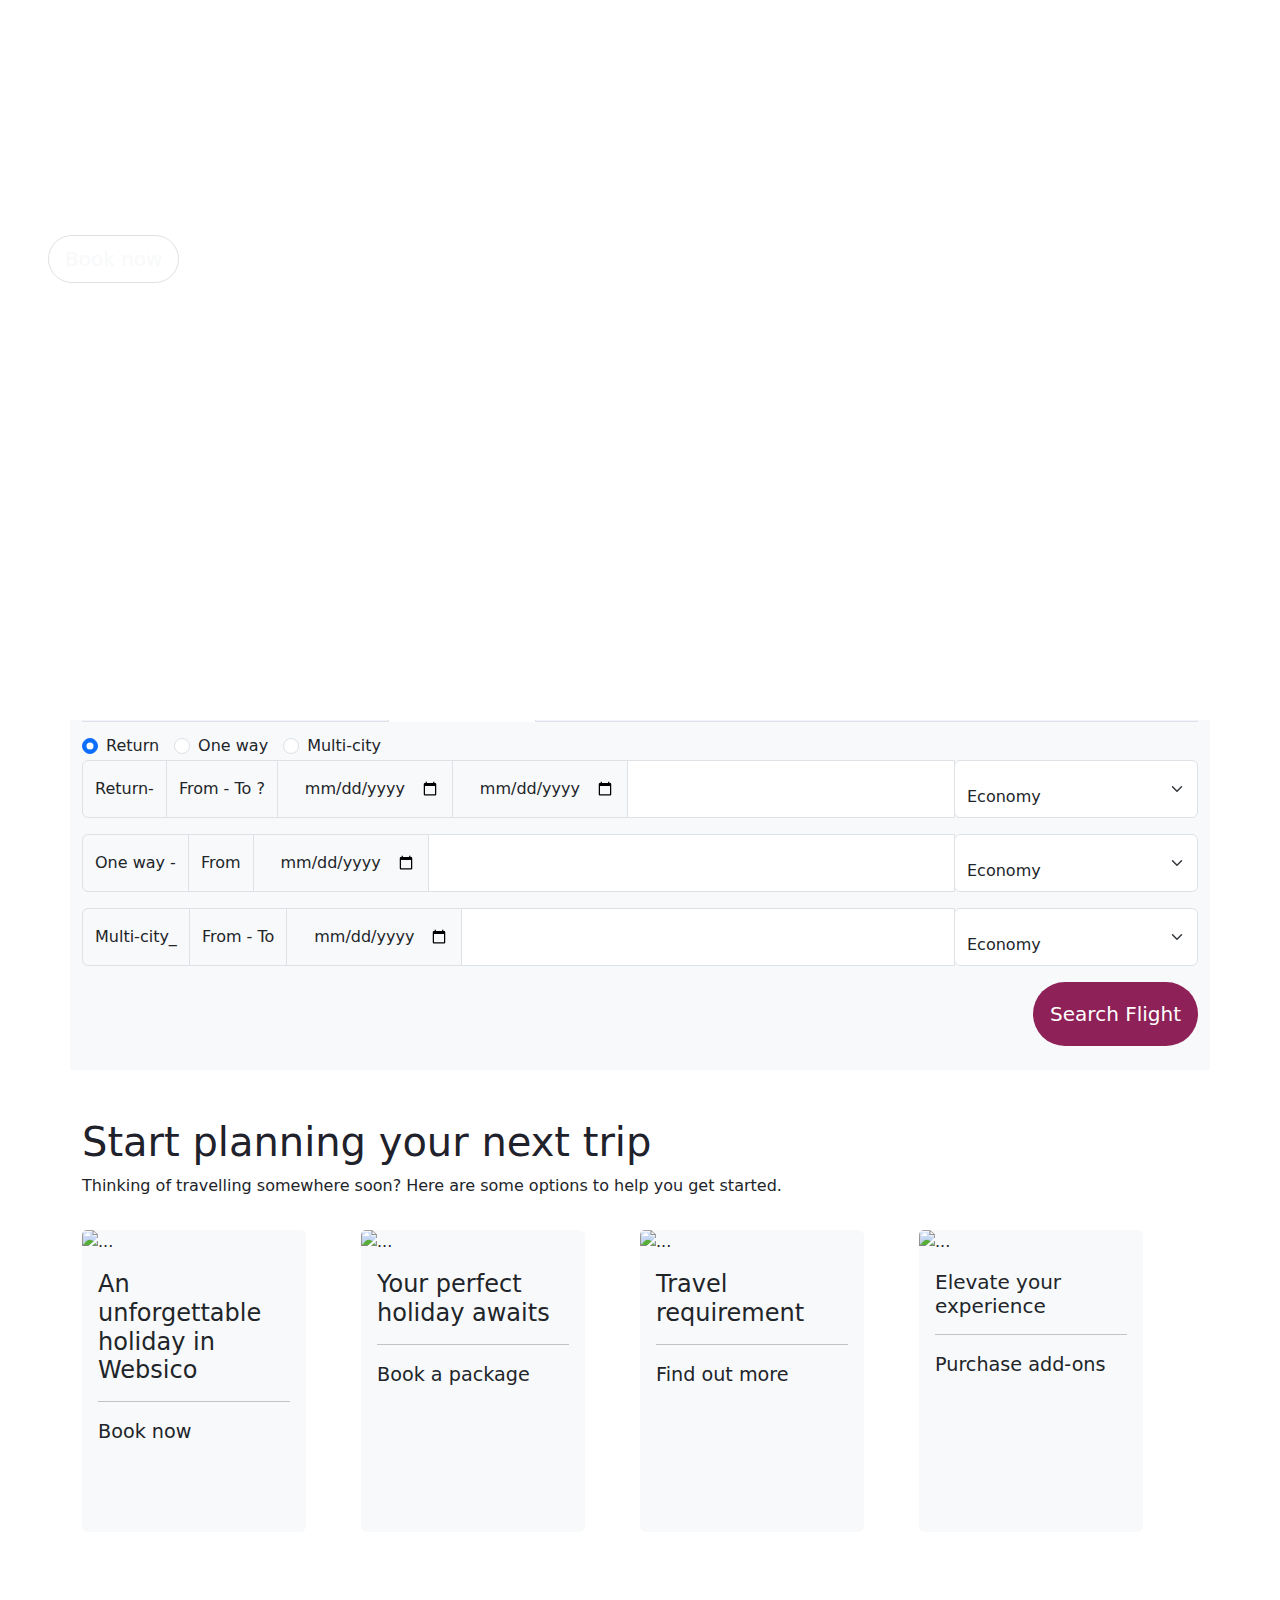
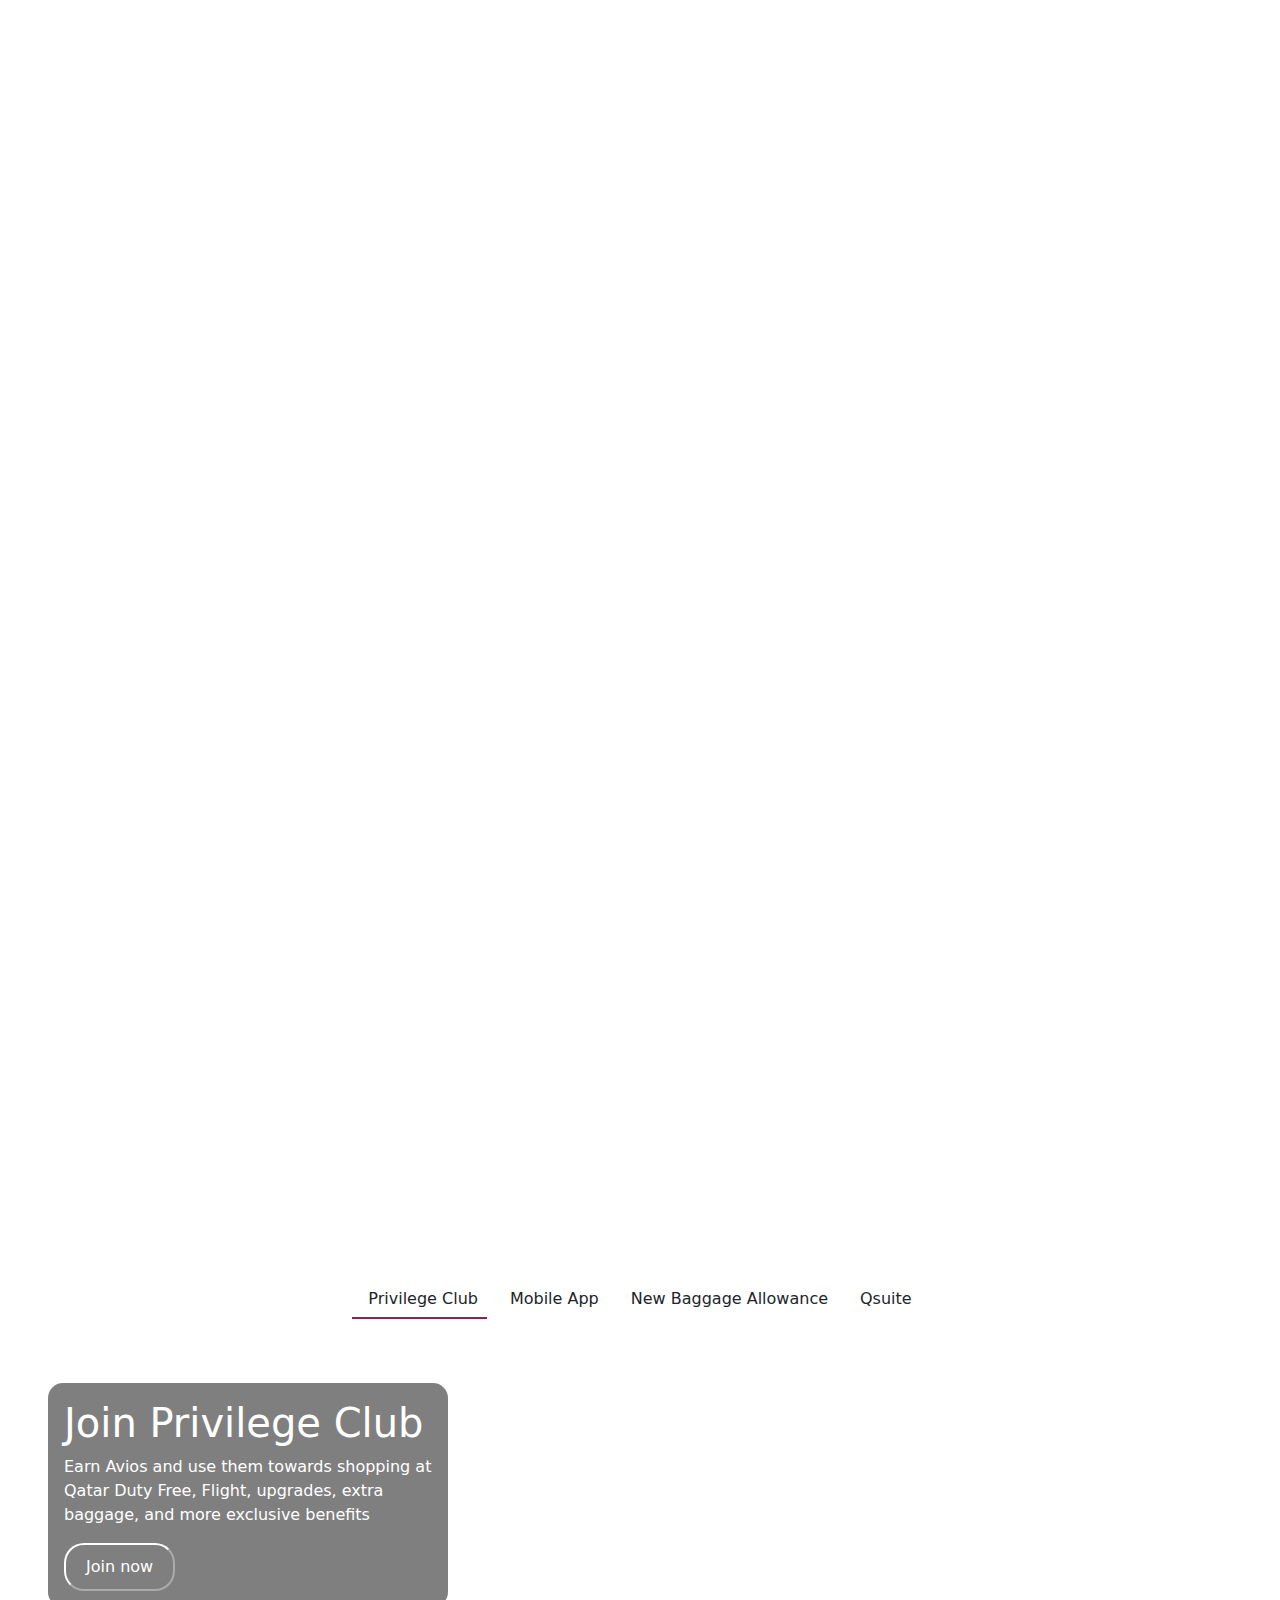
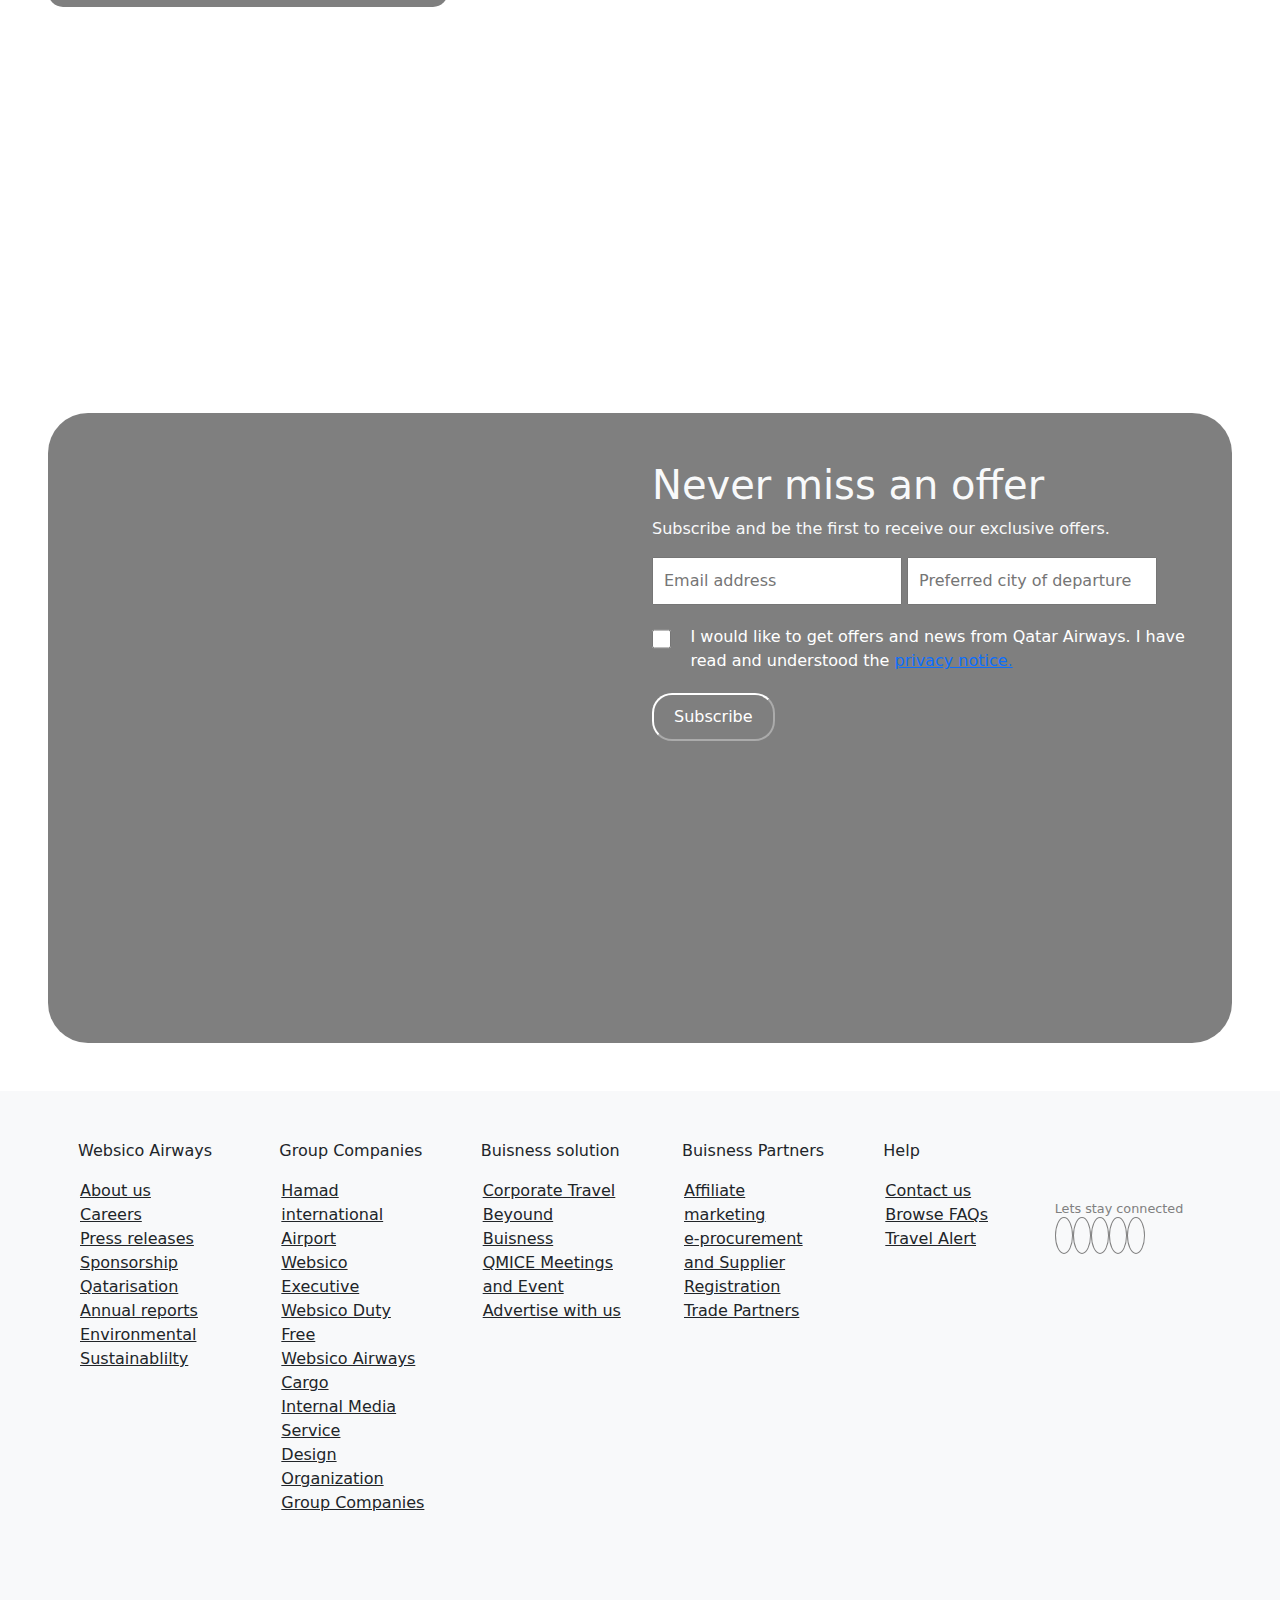
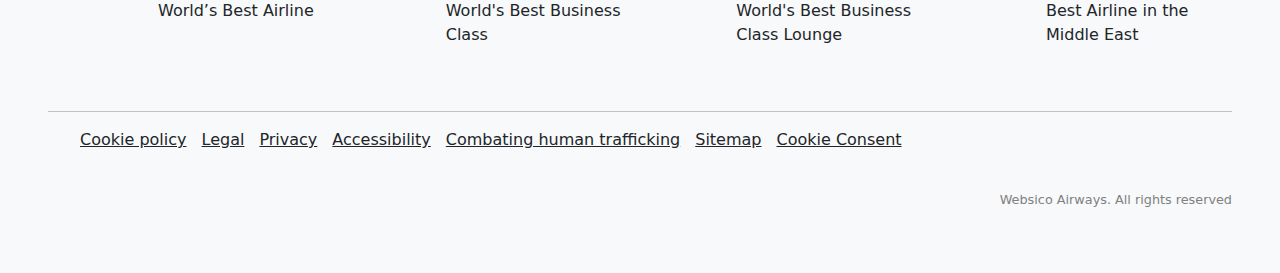
==== commit 9ba0a564: "Project" ====
--- a/index.html
+++ b/index.html
@@ -116,10 +116,10 @@
                         <li class="nav-item">
                             <a class="nav-link hover-underline" href="#">Experience</a>
                         </li>
-                        <li class="nav-item">
+                        <!-- <li class="nav-item">
                             <div id="google_translate_element"></div>
 
-                        </li>
+                        </li> -->
                         <li class="nav-item">
                             <a class="nav-link hover-underline" href="#">Help</a>
                         </li>
@@ -211,7 +211,7 @@
     </section>
     <!-- header ends -->
 
-    <section class="age">
+    <section class="age" style="overflow-x: hidden;">
         <div class="container bg-light pb-4" style="margin-top: -40px;">
             <ul class="nav nav-tabs" style="background-color: #F2F3FA; text-align: center; justify-content: center;"
                 id="myTab" role="tablist"
@@ -496,7 +496,7 @@
         </div>
     </section>
 
-    <section class="close mt-5 d-none d-lg-block">
+    <section class="close mt-5 d-none d-lg-block" style="overflow-x: hidden;">
         <div class="container">
             <h1 style="color: #1F212B; font-weight: 100;">Start planning your next trip</h1>
             <p>Thinking of travelling somewhere soon? Here are some options to help you get started.</p>
@@ -566,7 +566,7 @@
 
 
 
-    <section class="close mt-5 d-block d-lg-none">
+    <section class="close mt-5 d-block d-lg-none" style="overflow-x: hidden;">
         <div class="container">
             <h1 style="color: #1F212B; font-weight: 100;">Start planning your next trip</h1>
             <p>Thinking of travelling somewhere soon? Here are some options to help you get started.</p>
@@ -635,7 +635,7 @@
     </section>
 
 
-    <section class="mt-5 overflow-hidden luck" id="luck">
+    <section class="mt-5 overflow-hidden luck" style="overflow-x: hidden;" id="luck">
         <div class="container">
             <h1 style="font-weight: 100;">Find great fares</h1>
             <!-- <h6 class="d-flex mt-4">From <span class="border-left-0 border-right-0 d-flex align-items-end" style="padding-left: 8px;"><input type="text" class="w-100 border-0 border-bottom border-dark"></span><span><i class="fa-solid fa-pen" style="color: #0a0a0a;"></i></span></h6> -->
@@ -818,7 +818,7 @@
         </div>
     </section>
 
-    <section class="love">
+    <section class="love" style="overflow-x: hidden;">
 
         <ul class="nav nav-pills mb-3 justify-content-center mt-5" id="pills-tab" role="tablist">
             <li class="nav-item" role="presentation">
@@ -888,7 +888,7 @@
     </section>
 
 
-    <section class="den mx-5 mt-5 hok d-none d-md-none d-lg-block">
+    <section class="den mx-5 mt-5 hok d-none d-md-none d-lg-block" style="overflow-x: hidden;">
         <div class="container cod">
             <div class="row">
                 <div class="col-md-6"></div>
@@ -909,7 +909,7 @@
     </section>
 
 
-    <section class="den mx-5 mt-5 hok d-none d-md-block d-lg-none">
+    <section class="den mx-5 mt-5 hok d-none d-md-block d-lg-none" style="overflow-x: hidden;">
         <div class="container cod">
             <div class="row">
                 <div class="col-md-6"></div>
@@ -930,7 +930,7 @@
         </div>
     </section>
 
-    <section class="den mx-4 mt-5 d-block d-md-none">
+    <section class="den mx-4 mt-5 d-block d-md-none" style="overflow-x: hidden;">
         <div class="container cod">
             <div class="row">
                 <div class="col-md-6"></div>
@@ -950,7 +950,7 @@
     </section>
 
 
-    <footer class="bg-light mt-5 p-5 d-none d-md-block">
+    <footer class="bg-light mt-5 p-5 d-none d-md-block" style="overflow-x: hidden;">
         <div class="row">
             <div class="col-lg-2 col-md-3">
                 <p>Websico Airways</p>
@@ -1055,7 +1055,7 @@
     </footer>
 
 
-    <footer class="d-block d-md-none d-lg-none bg-light mt-5">
+    <footer class="d-block d-md-none d-lg-none bg-light mt-5" style="overflow-x: hidden;">
         <div class="accordion" id="accordionExample">
             <div class="accordion-item">
                 <h2 class="accordion-header" id="headingOne">
--- a/index.css
+++ b/index.css
@@ -18,11 +18,7 @@
   cursor: pointer;
 }
 
-/* Dropdown Hover Effect */
-/* .goog-te-combo:hover {
-  border-color: #004aad;
-  background-color: #f0f0f0;
-} */
+
 body {
   overflow-x: hidden;
 }
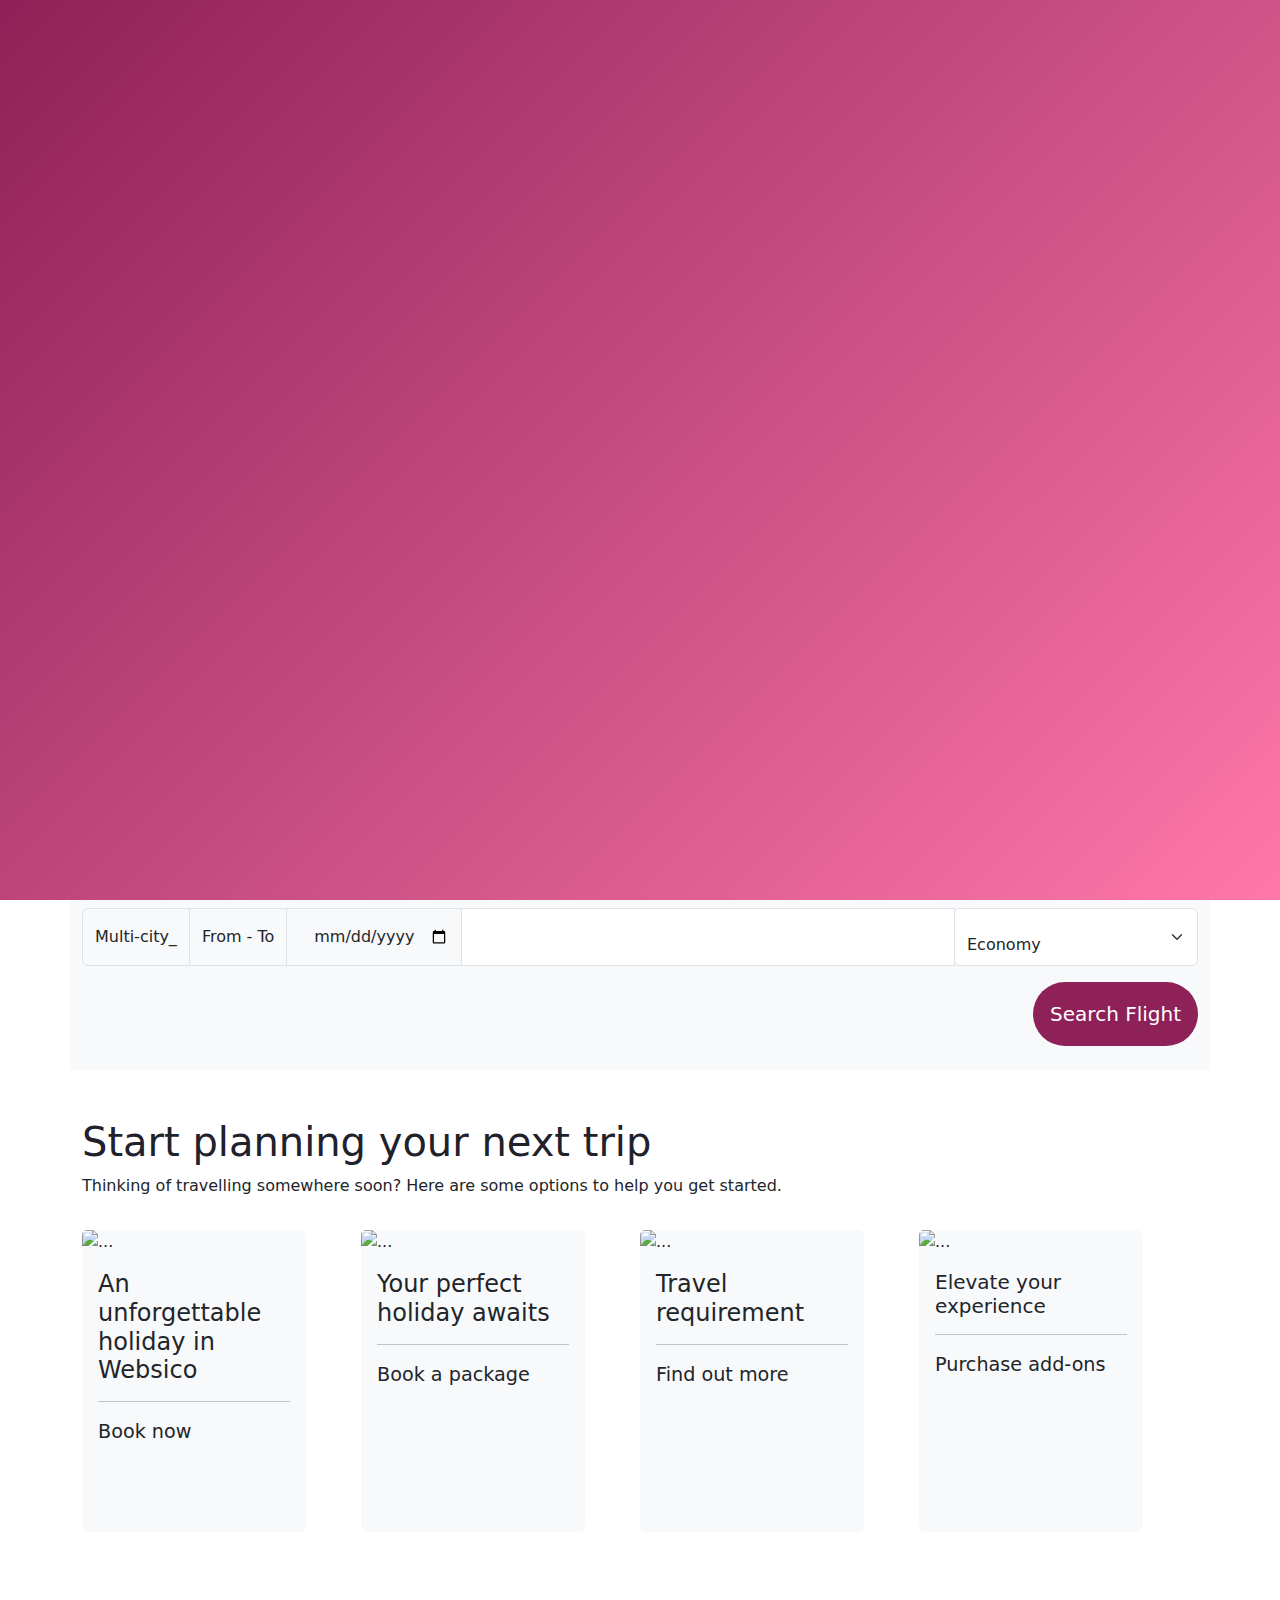
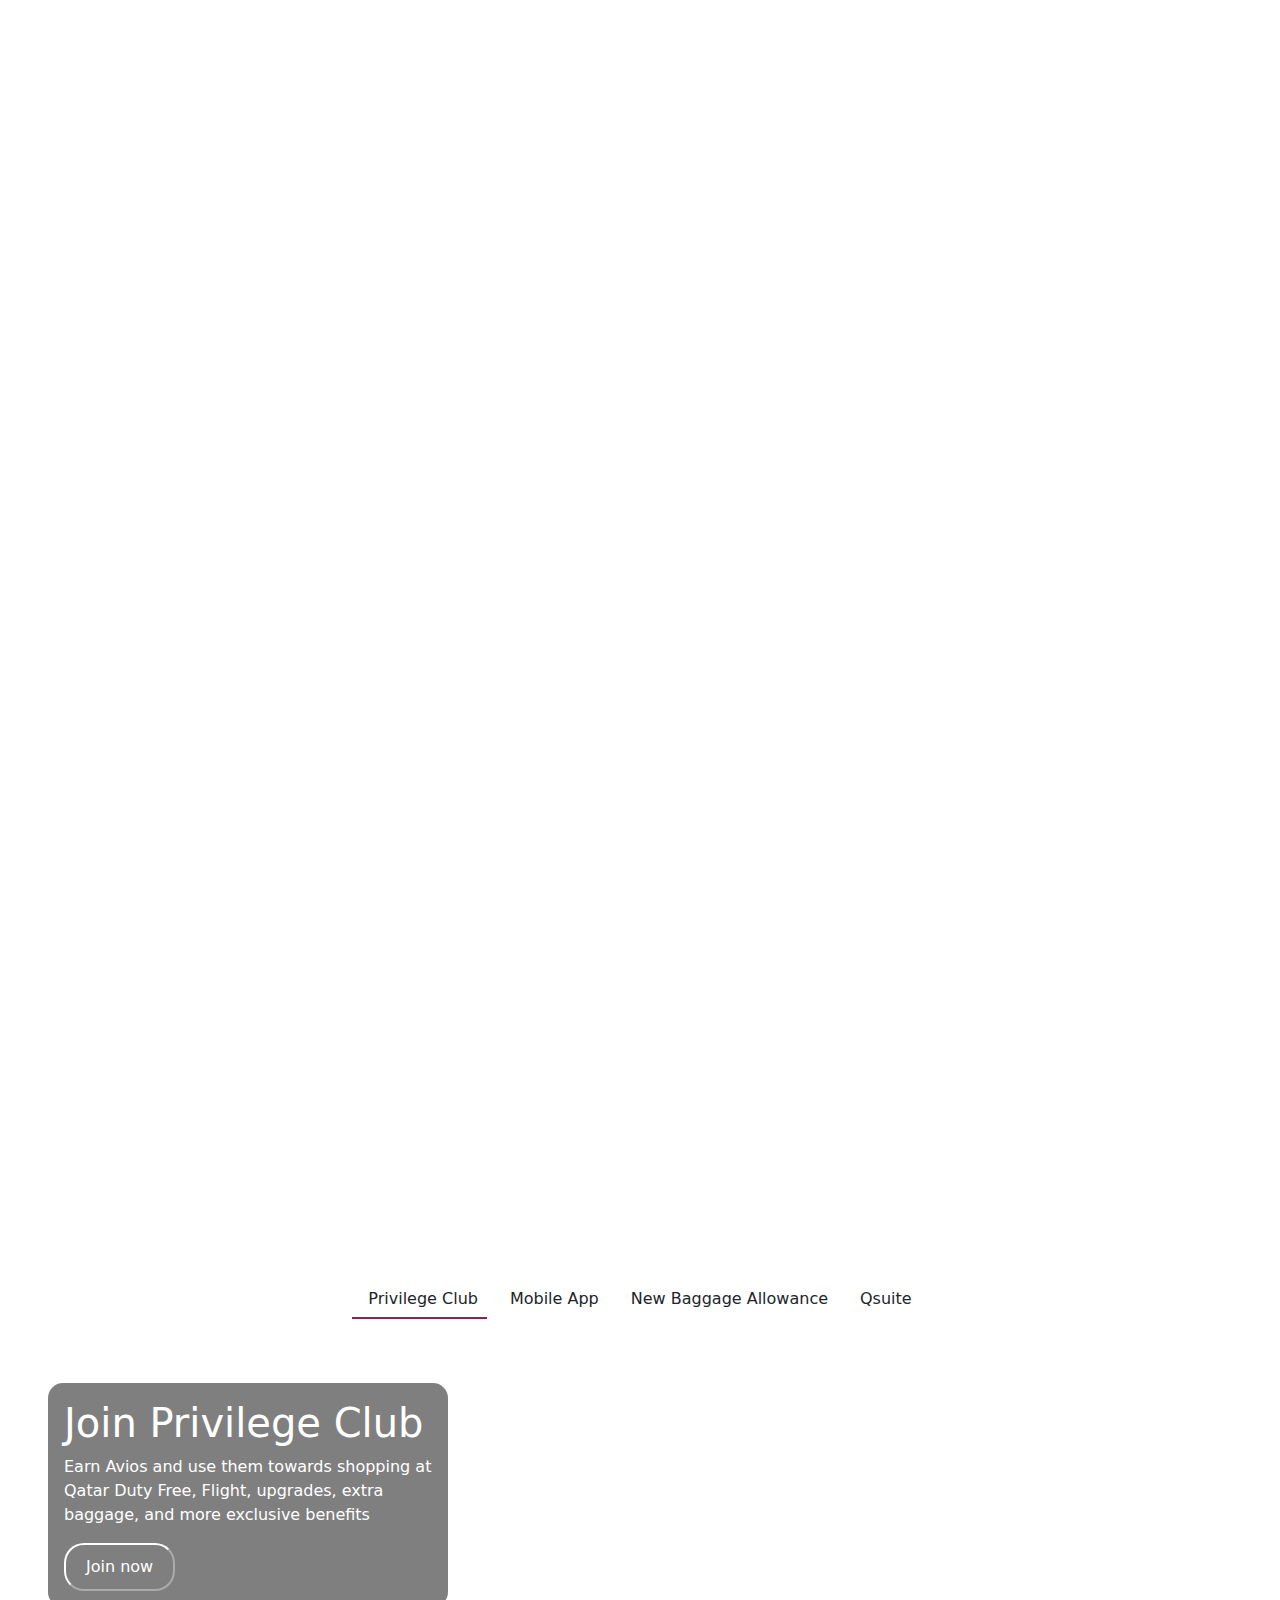
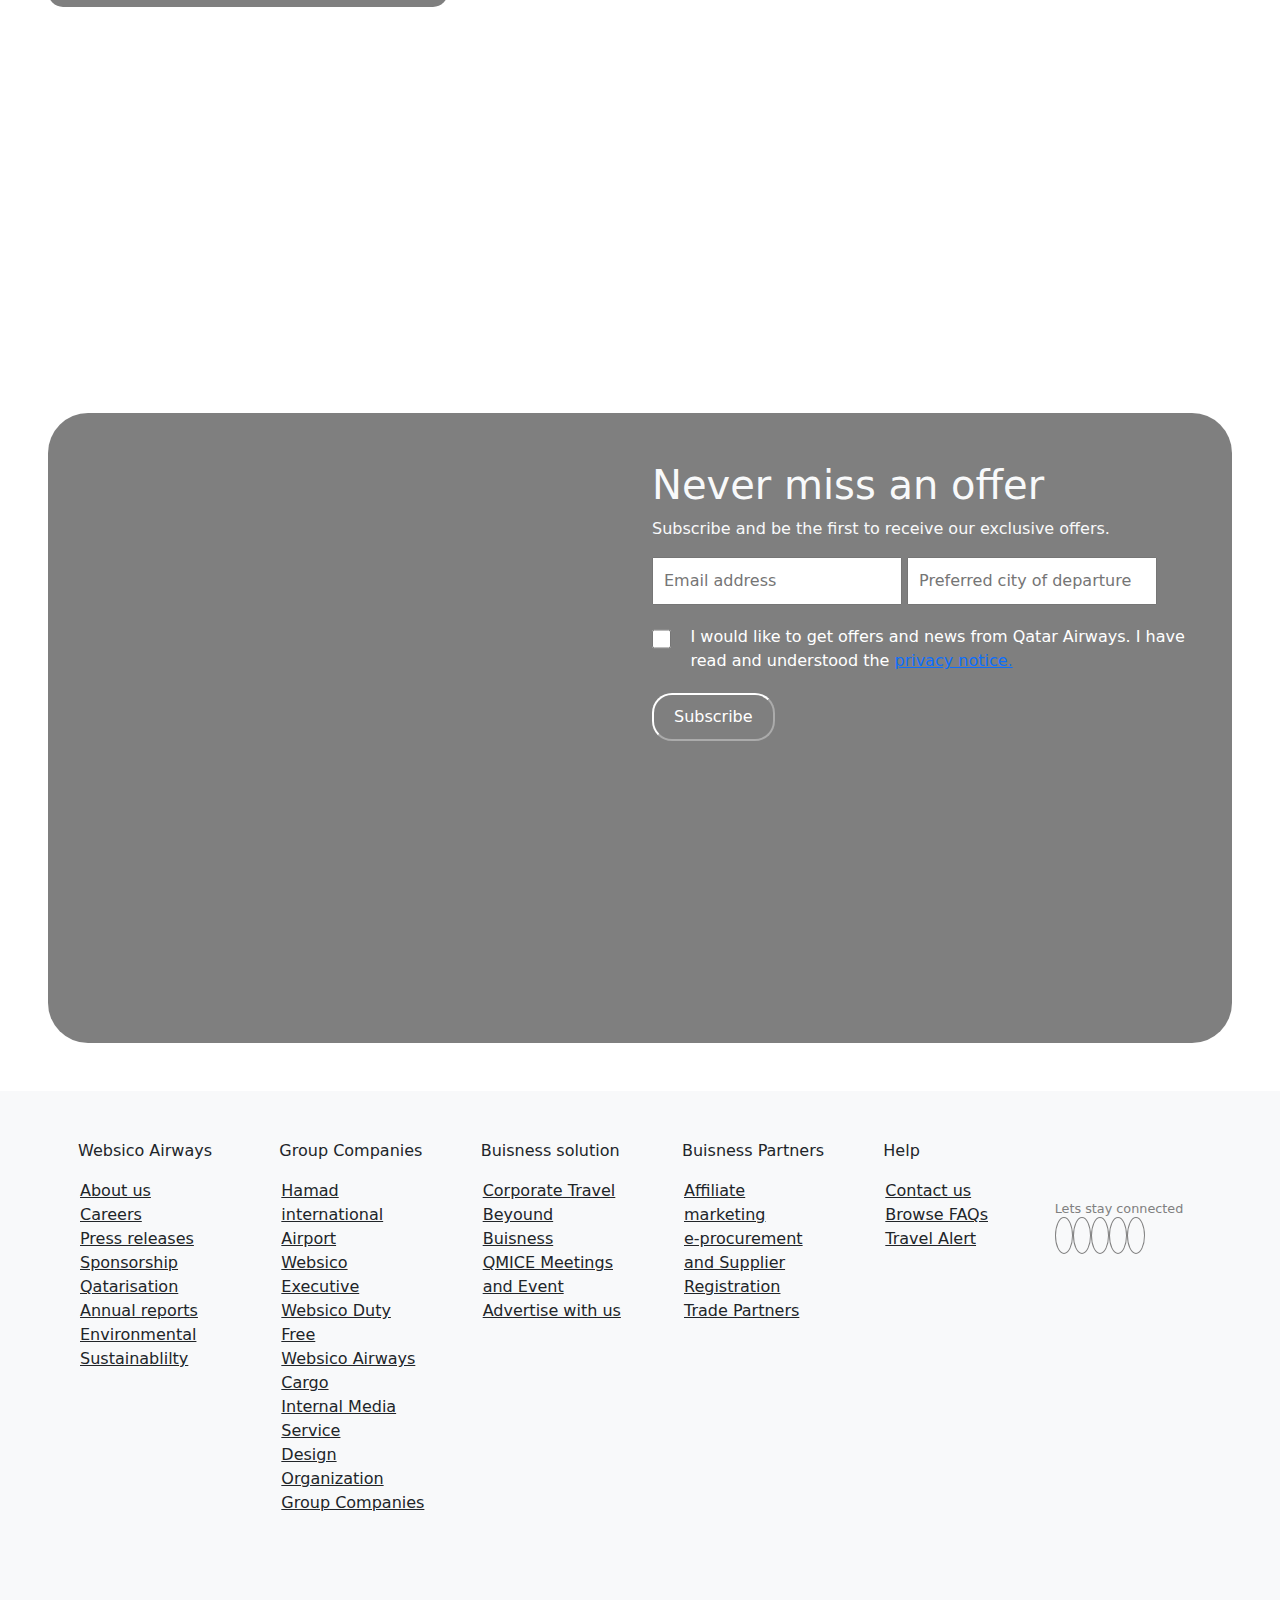
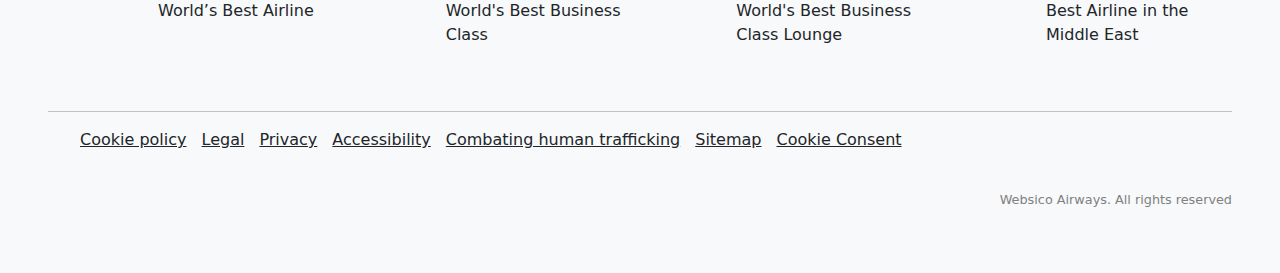
==== commit d78f02f0: "first commit" ====
--- a/index.html
+++ b/index.html
@@ -5,7 +5,7 @@
     <meta charset="UTF-8">
     <meta name="viewport" content="width=device-width, initial-scale=1.0">
     <title>WEBSICO AIRWAYS</title>
-    <link rel="stylesheet" href="index.css">
+    <link rel="stylesheet" href="style.css">
     <link rel="stylesheet" href="https://cdnjs.cloudflare.com/ajax/libs/font-awesome/6.5.2/css/all.min.css"
         integrity="sha512-SnH5WK+bZxgPHs44uWIX+LLJAJ9/2PkPKZ5QiAj6Ta86w+fsb2TkcmfRyVX3pBnMFcV7oQPJkl9QevSCWr3W6A=="
         crossorigin="anonymous" referrerpolicy="no-referrer" />
@@ -15,27 +15,147 @@
     <script src="https://ajax.googleapis.com/ajax/libs/jquery/3.5.1/jquery.min.js"></script>
     <link href="https://cdn.jsdelivr.net/npm/bootstrap@5.3.0-alpha1/dist/css/bootstrap.min.css" rel="stylesheet">
 </head>
-
 <body>
-
-    <div class="loader"></div>
+      <div id="preloader">
+        <h1 id="preloader-text">
+          <span class="letter">L</span>
+          <span class="letter">o</span>
+          <span class="letter">a</span>
+          <span class="letter">d</span>
+          <span class="letter">i</span>
+          <span class="letter">n</span>
+          <span class="letter">g</span>
+          <span class="letter">.</span>
+          <span class="letter">.</span>
+          <span class="letter">.</span>
+        </h1>
+      </div>
 
     <!-- header start  -->
     <section class="page">
         <nav class="navbar navbar-expand-lg navbar-dark">
             <div class="container">
                 <a class="navbar-brand" href="#">WEBSICO AIRWAYS</a>
-                <button class="navbar-toggler" type="button" data-bs-toggle="collapse"
-                    data-bs-target="#navbarSupportedContent" aria-controls="navbarSupportedContent"
+                <button class="navbar-toggler" type="button" data-bs-toggle="collapse"1
+                    data-bs-target="#navbarSupportedContent" aria-controls="nav barSupportedContent"
                     aria-expanded="false" aria-label="Toggle navigation">
                     <span class="navbar-toggler-icon"></span>
                 </button>
 
                 <div class="collapse navbar-collapse" id="navbarSupportedContent">
                     <ul class="navbar-nav ms-auto">
-                        <li class="nav-item">
+                        <!-- <li class="nav-item">
                             <a class="nav-link active hover-underline" aria-current="page" href="#">Explore</a>
+
+                        </li> -->
+                        <li class="nav-item dropdown dropdown-start d-none d-lg-block">
+                            <a class="nav-link dropdown-toggle active hover-underline" href="#" id="exploreDropdown" role="button"
+                               data-bs-toggle="dropdown" aria-expanded="false">
+                                Explore
+                            </a>
+                            <ul class="dropdown-menu mega-menu centered-dropdown border-0"
+                                aria-labelledby="exploreDropdown" style="background-color: #fff; color: #1AA3F7;">
+                                <div class="container">
+                                    <div class="col-12 text-end">
+                                        <button type="button" class="btn-close" aria-label="Close" data-bs-dismiss="dropdown"></button>
+                                    </div>
+                                    <div class="row">
+                                        <!-- Our Destination Column -->
+                                        <div class="col-3 who">
+                                            <h5>Our Destination</h5>
+                                            <ul class="list-unstyled who">
+                                                <li>
+                                                    <img src="https://flagcdn.com/w40/eu.png" alt="Europe Flag" width="24px" height="24px">
+                                                    <a href="/countries/europe.html">Europe</a>
+                                                </li>
+                                                <li>
+                                                    <img src="https://flagcdn.com/w40/af.png" alt="Africa Flag" width="24px" height="24px">
+                                                    <a href="#">Africa</a>
+                                                </li>
+                                                <li>
+                                                    <img src="https://flagcdn.com/w40/as.png" alt="Asia Flag" width="24px" height="24px">
+                                                    <a href="#">Asia</a>
+                                                </li>
+                                                <li>
+                                                    <img src="https://flagcdn.com/w40/na.png" alt="North America Flag" width="24px" height="24px">
+                                                    <a href="#">North America</a>
+                                                </li>
+                                            </ul>
+                                        </div>
+                        
+                                        <!-- Trending Section -->
+                                        <div class="col-3">
+                                            <h5>Trending</h5>
+                                            <div class="row">
+                                                <div class="col-6">
+                                                    <img id="trendingImage" src="https://www.qatarairways.com/content/dam/images/renditions/vertical/destinations/ghana/accra/v-accra-ghana.jpg"
+                                                         alt="Trending Destination" class="img-fluid" style="height: 200px;">
+                                                </div>
+                                                <div class="col-6">
+                                                    <ul class="list-unstyled">
+                                                        <li onmouseover="changeImage('https://www.qatarairways.com/content/dam/images/renditions/vertical/destinations/ghana/accra/v-accra-ghana.jpg')">
+                                                            <a href="#">Accra</a>
+                                                        </li>
+                                                        <li onmouseover="changeImage('https://www.qatarairways.com/content/dam/images/renditions/vertical/destinations/united-kingdom/birmingham/v-birmingham-culture-primary.jpg')">
+                                                            <a href="#">Birmingham</a>
+                                                        </li>
+                                                        <li onmouseover="changeImage('https://www.qatarairways.com/content/dam/images/renditions/vertical/destinations/nigeria/abuja/v-abuja.jpg')">
+                                                            <a href="#">Abuja</a>
+                                                        </li>
+                                                        <li onmouseover="changeImage('https://www.qatarairways.com/content/dam/images/renditions/vertical/destinations/united-arab-emirates/dubai/v-dubai-burj-khalifa.jpg')">
+                                                            <a href="#">Dubai</a>
+                                                        </li>
+                                                        <li onmouseover="changeImage('https://www.qatarairways.com/content/dam/images/renditions/vertical/destinations/ireland/dublin/v-dublin.jpg')">
+                                                            <a href="#">Dublin</a>
+                                                        </li>
+                                                    </ul>
+                                                </div>
+                                            </div>
+                                        </div>
+                        
+                                        <!-- New Destination Section -->
+                                        <div class="col-3">
+                                            <h5>New Destination</h5>
+                                            <div class="row">
+                                                <div class="col-6">
+                                                    <img id="newDestImage" src="https://www.qatarairways.com/content/dam/images/renditions/vertical/destinations/saudi-arabia/al-ula/v-al-ula-saudi.jpg"
+                                                         alt="New Destination" class="img-fluid" style="height: 200px;">
+                                                </div>
+                                                <div class="col-6">
+                                                    <ul class="list-unstyled">
+                                                        <li onmouseover="changeNewDestImage('https://www.qatarairways.com/content/dam/images/renditions/vertical/destinations/saudi-arabia/al-ula/v-al-ula-saudi.jpg')">
+                                                            <a href="#">AIUIa</a>
+                                                        </li>
+                                                        <li onmouseover="changeNewDestImage('https://www.qatarairways.com/content/dam/images/renditions/vertical/destinations/cambodia/phnom-penh-/v-phnompenh-culture.jpg')">
+                                                            <a href="#">Phnom Penh</a>
+                                                        </li>
+                                                        <li onmouseover="changeNewDestImage('https://www.qatarairways.com/content/dam/images/renditions/vertical/destinations/japan/tokyo/v-tokyo-primary.jpg')">
+                                                            <a href="#">Tokyo (Haneda)</a>
+                                                        </li>
+                                                        <li onmouseover="changeNewDestImage('https://www.qatarairways.com/content/dam/images/renditions/vertical/destinations/france/lyon/v-lake-lyon-france.jpg')">
+                                                            <a href="#">Lyon</a>
+                                                        </li>
+                                                    </ul>
+                                                </div>
+                                            </div>
+                                        </div>
+                        
+                                        <!-- Visit Websico Section -->
+                                        <div class="col-2">
+                                            <h5>Visit Websico</h5>
+                                            <ul class="list-unstyled">
+                                                <li><a href="#">Websico Stopover</a></li>
+                                                <li><a href="#">Experience Websico</a></li>
+                                                <li><a href="#">Tours & Activities</a></li>
+                                                <li><a href="#">Transit Tours</a></li>
+                                                <li><a href="#">Discover Qatar</a></li>
+                                            </ul>
+                                        </div>
+                                    </div>
+                                </div>
+                            </ul>
                         </li>
+                        
                         <li class="nav-item dropdown dropdown-start d-none d-lg-block">
                             <a class="nav-link dropdown-toggle" href="#" id="navbarDropdown" role="button"
                                 data-bs-toggle="dropdown" aria-expanded="false">
@@ -129,7 +249,18 @@
                                         style="color: #fff;"></i></span> Login / Sign
                                 Up</button>
                         </li>
+                        <!-- User Icon and Logout Button -->
+                        <div id="contactIcon" style="position: relative; display: none;">
+                            <i id="userIcon" class="fa-solid fa-user"
+                                style="color: #fff; cursor: pointer; margin-top: 0.5cm;"></i>
+                            <button id="logoutButton" class="logout-button"
+                                style="display: block; margin-left: 10px; background-color: #8e2157; color: white; border: none; padding: 10px 15px; border-radius: 5px; cursor: pointer; font-size: 14px; transition: background-color 0.3s ease;">
+                                Logout
+                            </button>
+                        </div>
+
                     </ul>
+
                 </div>
             </div>
         </nav>
@@ -651,8 +782,8 @@
                     </div>
                 </div>
             </div>
-            <div class="row mt-5" style="justify-content: space-between">
-                <div class="col-lg-4 col-md-12">
+            <div class="row mt-5 destinations" style="justify-content: space-between">
+                <div class="col-lg-4 col-md-12 destinations">
                     <div class="image-container">
                         <img src="https://www.qatarairways.com/content/dam/images/renditions/horizontal-2/destinations/united-kingdom/london/h2-gatwick-phone.jpg/jcr:content/renditions/rendition.733.425.jpg"
                             alt="London Heathrow" style="height: 360px;">
@@ -675,7 +806,7 @@
                 </div>
                 <div class="col-lg-7">
                     <div class="row">
-                        <div class="col-lg-6 col-md-6">
+                        <div class="col-lg-6 col-md-6 destinations">
                             <div class="imaged">
                                 <img src="https://www.qatarairways.com/content/dam/images/renditions/square/destinations/china/guangzhou/s-guangzhou-outdoor.jpg/jcr:content/renditions/rendition.360.360.jpg"
                                     alt="London Heathrow">
@@ -688,7 +819,7 @@
                                 </div>
                             </div>
                         </div>
-                        <div class="col-lg-6 col-md-6">
+                        <div class="col-lg-6 col-md-6 destinations">
                             <div class="imaged">
                                 <img src="https://www.qatarairways.com/content/dam/images/renditions/square/destinations/united-states/new-york/s-new-york-city4.jpg/jcr:content/renditions/rendition.360.360.jpg"
                                     alt="London Heathrow">
@@ -703,8 +834,8 @@
                         </div>
                     </div>
                 </div>
-                <div class="row">
-                    <div class="col-lg-7 col-md-12">
+                <div class="row destinations">
+                    <div class="col-lg-7 col-md-12 destinations">
                         <div class="row">
                             <div class="col-md-6">
                                 <div class="imaged">
@@ -719,7 +850,7 @@
                                     </div>
                                 </div>
                             </div>
-                            <div class="col-md-6">
+                            <div class="col-md-6 destinations">
                                 <div class="imaged">
                                     <img src="https://www.qatarairways.com/content/dam/images/renditions/square/destinations/united-states/dallas/s-dallas-city.jpg/jcr:content/renditions/rendition.360.360.jpg"
                                         alt="London Heathrow">
@@ -735,7 +866,7 @@
                         </div>
                     </div>
 
-                    <div class="col-lg-5 col-md-12">
+                    <div class="col-lg-5 col-md-12 destinations">
                         <div class="image-container">
                             <img src="https://www.southernliving.com/thmb/2xIANjcN_LmnK5EDBedskp4XjOg=/1500x0/filters:no_upscale():max_bytes(150000):strip_icc()/GettyImages-546439338-72d28676e5704c439802ab6f971c4b3c.jpg"
                                 alt="London Heathrow" style="height: 365px;">
@@ -758,8 +889,8 @@
                     </div>
                 </div>
 
-                <div class="row">
-                    <div class="col-lg-5 col-md-12">
+                <div class="row destinations">
+                    <div class="col-lg-5 col-md-12 destinations">
                         <div class="image-container">
                             <img src="https://www.qatarairways.com/content/dam/images/renditions/horizontal-2/destinations/qatar/doha/h2-mia-doha.jpg/jcr:content/renditions/rendition.733.425.jpg"
                                 alt="London Heathrow" style="height: 365px;">
@@ -781,8 +912,8 @@
                         </div>
                     </div>
                     <div class="col-lg-7">
-                        <div class="row">
-                            <div class="col-md-6">
+                        <div class="row destinations">
+                            <div class="col-md-6 destinations">
                                 <div class="imaged">
                                     <img src="https://www.qatarairways.com/content/dam/images/renditions/square/destinations/france/paris-/s-paris.jpg/jcr:content/renditions/rendition.360.360.jpg"
                                         alt="London Heathrow">
@@ -795,8 +926,8 @@
                                     </div>
                                 </div>
                             </div>
-                            <div class="col-md-6">
-                                <div class="imaged">
+                            <div class="col-md-6 destinations">
+                                <div class="imaged destinations">
                                     <img src="https://www.qatarairways.com/content/dam/images/renditions/square/destinations/saudi-arabia/jeddah/s-jeddah-coastal-masjid.jpg/jcr:content/renditions/rendition.360.360.jpg"
                                         alt="London Heathrow">
                                     <div class="image-overlay"></div>
@@ -1213,8 +1344,9 @@
 
 
 
-    <script src="index.js"></script>
+    <script src="script1.js"></script>
     <script src="translate.js"></script>
+    <script src="https://cdnjs.cloudflare.com/ajax/libs/crypto-js/3.1.9-1/crypto-js.js"></script>
     <script type="text/javascript"
         src="//translate.google.com/translate_a/element.js?cb=googleTranslateElementInit"></script>
     <script src="https://cdn.jsdelivr.net/npm/@popperjs/core@2.11.6/dist/umd/popper.min.js"></script>
--- a/style.css
+++ b/style.css
@@ -0,0 +1,584 @@
+* {
+  margin: 0;
+  padding: 0;
+}
+#google_translate_element {
+  display: inline-block;
+  margin-top: 10px;
+}
+.goog-te-combo {
+  background-color:  transparent;
+  outline: none;
+  border: 0;
+  padding: 5px;
+  font-size: 16px;
+  color:  #8e2157;
+  border-radius: 5px;
+  width: 150px;
+  cursor: pointer;
+}
+
+
+body {
+  overflow-x: hidden;
+}
+@media (max-width: 767px) {
+  body {
+    overflow-x: hidden;
+  }
+}
+
+/* Preloader styles */
+#preloader {
+  position: fixed;
+  top: 0;
+  left: 0;
+  width: 100%;
+  height: 100%;
+  background: linear-gradient(135deg, #8e2157, #ff77a9);
+  display: flex;
+  justify-content: center;
+  align-items: center;
+  color: white;
+  font-family: 'Arial', sans-serif;
+  z-index: 9999;
+  overflow: hidden;
+}
+
+#preloader-text {
+  font-size: 2.5rem;
+  display: flex;
+  gap: 0.1rem;
+}
+
+.letter {
+  opacity: 0;
+  transform: translateY(20px);
+  animation: appear 1.2s ease-in-out infinite;
+}
+
+.letter:nth-child(1) { animation-delay: 0s; }
+.letter:nth-child(2) { animation-delay: 0.1s; }
+.letter:nth-child(3) { animation-delay: 0.2s; }
+.letter:nth-child(4) { animation-delay: 0.3s; }
+.letter:nth-child(5) { animation-delay: 0.4s; }
+.letter:nth-child(6) { animation-delay: 0.5s; }
+.letter:nth-child(7) { animation-delay: 0.6s; }
+.letter:nth-child(8) { animation-delay: 0.7s; }
+.letter:nth-child(9) { animation-delay: 0.8s; }
+.letter:nth-child(10) { animation-delay: 0.9s; }
+
+/* Letter Animation */
+@keyframes appear {
+  0% {
+    opacity: 0;
+    transform: translateY(20px);
+  }
+  50% {
+    opacity: 1;
+    transform: translateY(0);
+  }
+  100% {
+    opacity: 0;
+    transform: translateY(-20px);
+  }
+}
+
+
+.hover-underline {
+  position: relative;
+  display: inline-block;
+  color: #8e2157;
+  text-decoration: none;
+  transition: color 0.3s ease;
+}
+
+.hover-underline::before {
+  content: "";
+  position: absolute;
+  bottom: 0;
+  left: 0;
+  width: 0;
+  height: 2px;
+  background-color: #8e2157;
+  transition: width 0.3s ease;
+}
+
+.hover-underline:hover::before {
+  width: 100%;
+}
+
+.hover-underline:hover {
+  color: #8e2157;
+}
+.kool:hover {
+  background-color: #fff !important;
+  color: #8e2157 !important;
+}
+
+.page {
+  height: 80vh !important;
+  background-image: url(https://www.qatarairways.com/content/dam/images/renditions/horizontal-1/campaigns/gcc/region/hn-early-summer-collage.jpg);
+  animation: change 30s infinite ease-in-out;
+}
+@keyframes change {
+  0% {
+    background-image: url(https://www.qatarairways.com/content/dam/images/renditions/horizontal-1/campaigns/gcc/region/hn-early-summer-collage.jpg);
+  }
+  20% {
+    background-image: url(https://www.qatarairways.com/content/dam/images/renditions/horizontal-1/campaigns/global/destinations-promo/hn-alula-saudi.jpg);
+  }
+  40% {
+    background-image: url(https://www.qatarairways.com/content/dam/images/renditions/horizontal-1/brand/business-class/h1-b787-900-businessman-hn.jpg);
+  }
+  60% {
+    background-image: url(https://www.qatarairways.com/content/dam/images/renditions/horizontal-1/campaigns/global/destinations-promo/hn-europe-city.jpg);
+  }
+  80% {
+    background-image: url(https://www.qatarairways.com/content/dam/images/renditions/horizontal-1/brand/economy-class/h1-b777-economy-family-dining-hn.jpg);
+  }
+  100% {
+    background-image: url(https://www.discoverqatar.qa/images/souq-waqif-cafes-1800x600);
+  }
+}
+
+.drac:hover {
+  box-shadow: 0 8px 16px rgba(0, 0, 0, 0.2);
+}
+.suggestions-container {
+  width: 50%;
+  max-height: 200px;
+  overflow-y: auto;
+  position: absolute;
+  z-index: 1000;
+  background-color: #fff;
+  border: 0;
+  margin-top: 25px;
+  border-top: none;
+  border-radius: 0 0 5px 5px;
+  box-shadow: 0px 2px 5px rgba(0, 0, 0, 0.1);
+}
+#countryInput {
+  width: 50%;
+  border-top: 0;
+  border-left: 0;
+  border-right: 0;
+  border-radius: 0;
+}
+.input-group {
+  width: 30%;
+}
+.suggestions-container div {
+  padding: 10px;
+  cursor: pointer;
+}
+
+.image-container {
+  position: relative;
+  width: 450px;
+  margin-top: 5px;
+  border-radius: 5px;
+  overflow: hidden;
+}
+@media (max-width: 800px) {
+  .image-container {
+    position: relative;
+    width: 700px;
+    margin-top: 8px;
+    border-radius: 20px;
+    overflow: hidden;
+  }
+  .imaged {
+    position: relative;
+    width: 100%;
+    margin-top: 8px;
+    border-radius: 20px;
+    overflow: hidden;
+  }
+}
+.imaged {
+  position: relative;
+  width: 300px;
+  margin-top: 5px;
+  border-radius: 8px;
+  overflow: hidden;
+}
+.imaged:hover .image-info {
+  bottom: 0;
+}
+.image-info {
+  color: white;
+  width: 100%;
+  position: absolute;
+  bottom: -80px;
+  transition: bottom 0.3s ease;
+  padding: 10px;
+}
+.mega-menu {
+  width: 800px;
+}
+.mega-menu .col {
+  padding: 15px;
+}
+.centered-dropdown {
+  position: absolute;
+  padding: 15px;
+  left: 50%;
+  transform: translateX(-66%);
+  height: 30vw;
+  width: 100vw;
+  background-color: #1aa3f7;
+}
+
+.image-container:hover .image-info {
+  bottom: 0;
+}
+
+.image-info h4 {
+  margin-top: 0;
+  font-size: 18px;
+}
+.list-unstyled li a {
+  text-decoration: none;
+  color: #1aa3f7;
+}
+.list-unstyled li a:hover {
+  text-decoration: underline;
+  color: #8e2157;
+}
+.gay {
+  border-radius: 8px;
+}
+/* .gay:hover {
+  background-color: #8e2157;
+  color: #fff;
+} */
+
+.gay-hover {
+  display: inline-block;
+  position: relative;
+  color: #8e2157;
+  text-decoration: none;
+}
+
+.gay-hover::after {
+  content: "";
+  position: absolute;
+  left: 0;
+  bottom: 0;
+  width: 0;
+  height: 2px;
+  background-color: #6e144a;
+  transition: width 0.3s ease;
+}
+
+.gay-hover:hover::after {
+  width: 100%;
+}
+
+.image-info p {
+  margin-bottom: 5px;
+  font-size: 14px;
+}
+
+.image-info button {
+  background-color: #8e2157;
+  width: 200px;
+  border-radius: 5px;
+  border: none;
+  padding: 10px;
+  cursor: pointer;
+}
+
+.image-info button:hover {
+  background-color: #6c1a45;
+}
+
+.image-container img {
+  width: 100%;
+  height: auto;
+  display: block;
+}
+@media (max-width: 480px) {
+  .image-container {
+    width: 100%;
+  }
+  .image-info {
+    padding: 2px;
+  }
+  .image-info button {
+    width: 100px;
+  }
+}
+
+.image-overlay {
+  position: absolute;
+  top: 0;
+  left: 0;
+  width: 100%;
+  height: 100%;
+  background-color: rgba(0, 0, 0, 0);
+  transition: background-color 0.3s ease;
+  border-radius: 5px;
+}
+
+.image-container:hover .image-overlay {
+  background-color: rgba(0, 0, 0, 0.5);
+}
+.imaged:hover .image-overlay {
+  background-color: rgba(0, 0, 0, 0.5);
+}
+@media (max-width: 480px) {
+  .imaged {
+    width: 100%;
+  }
+  .image-info {
+    padding: 2px;
+  }
+  .image-info button {
+    width: 100%;
+  }
+}
+.gih {
+  width: 100%;
+}
+.local {
+  background-image: url(https://www.qatarairways.com/content/dam/images/renditions/horizontal-1/privilege-club/cards-circle/h1-ffp-cards-qsuite-crew.jpg);
+  background-size: cover;
+  height: 70vh;
+}
+/* .local-host{
+  max-width: 600px;
+  mask-image: url(index.html);
+  height: 12vh;
+  display: inline-block;
+  border: 0;
+} */
+.local1 {
+  background-image: url(https://www.qatarairways.com/content/dam/images/renditions/horizontal-1/campaigns/global/mobile/h1-mobile-weekend-campaign.jpg);
+  background-size: cover;
+  height: 70vh;
+}
+.local2 {
+  background-image: url(https://www.qatarairways.com/content/dam/images/renditions/horizontal-1/miscellaneous/baggages/h1-hand-baggage.jpg);
+  background-size: cover;
+  height: 70vh;
+}
+.local3 {
+  background-image: url(https://www.qatarairways.com/content/dam/images/renditions/horizontal-1/campaigns/gcc/region/hn-early-summer-collage.jpg);
+  background-size: cover;
+  height: 70vh;
+}
+@media (max-width: 767px) {
+  .local .local1 .local2 {
+    height: 20vh;
+  }
+}
+
+.her {
+  background-color: rgba(0, 0, 0, 0.5);
+  max-width: 400px;
+  color: white;
+  border-radius: 15px;
+}
+.her1 {
+  background-color: rgba(0, 0, 0, 0.5);
+  max-width: 500px;
+  margin: 20px;
+  color: white;
+  border-radius: 15px;
+}
+.her3 {
+  background-color: rgba(0, 0, 0, 0.5);
+  max-width: 500px;
+  color: white;
+  border-radius: 15px;
+}
+@media (max-width: 767px) {
+  .her {
+    width: fit-content;
+  }
+  .hy {
+    font-size: 1rem;
+  }
+  .hj {
+    font-size: 1.3rem;
+  }
+}
+.nuh {
+  background-color: transparent;
+  padding: 10px 20px;
+  border-color: white;
+  color: white;
+  border-radius: 20px;
+  transition: background-color 0.3s ease;
+}
+
+.nuh:hover {
+  background-color: white;
+  color: #000;
+}
+.nh{
+  background-color: transparent;
+  padding: 5px 10px;
+  border-color: white;
+  margin-top: 15px;
+  color: white;
+  border-radius: 20px;
+  transition: background-color 0.3s ease;
+}
+.nh:hover{
+  background-color: white;
+  color: #000;
+}
+.nih{
+  background-color: transparent;
+  padding: 10px 20px;
+  border-color: white;
+  margin-top: 20px;
+  color: white;
+  border-radius: 20px;
+  transition: background-color 0.3s ease;
+}
+.lot {
+  background-color: transparent !important;
+  border: none;
+  position: relative;
+  padding-bottom: 10px;
+}
+
+.lot::before {
+  content: "";
+  position: absolute;
+  width: 0%;
+  height: 2px;
+  bottom: 0;
+  left: 0;
+  background-color: #8e2157;
+  transition: width 0.4s ease;
+}
+
+.lot.active::before,
+.lot:hover::before {
+  width: 95%;
+}
+
+.luck {
+  opacity: 0;
+  transform: translateY(100px);
+  transition: opacity 3s ease, transform 3s ease;
+}
+
+.luck.visible {
+  opacity: 1;
+  transform: translateY(0);
+}
+
+.rowed {
+  display: grid;
+  grid-template-columns: repeat(4, 1fr);
+}
+
+@media (max-width: 767px) {
+  .rowed {
+    grid-template-columns: repeat(1, 1fr);
+  }
+}
+
+@media (max-width: 1024px) {
+  .rowed {
+    grid-template-columns: repeat(4, minmax(150px, 1fr));
+    gap: 10px;
+  }
+  .card-title {
+    font-size: 1rem;
+  }
+}
+
+/* .nuh:hover {
+    background: #fff;
+    color: black;
+} */
+
+.den {
+  background: linear-gradient(rgba(0, 0, 0, 0.5), rgba(0, 0, 0, 0.5)),
+    url("https://www.qatarairways.com/content/dam/images/custom/enl-subscribe-component/NL_Background_Desktop.png");
+  background-size: cover;
+  border-radius: 40px;
+  background-position: center;
+  height: 70vh;
+}
+
+.jui{
+  padding: 10px;
+  width: 250px;
+}
+
+.ju {
+  width: 30px;
+}
+
+.yeah {
+  color: white;
+  margin-top: 20px;
+}
+
+.jur{
+  width: 150px;
+}
+.yea {
+  color: white;
+  font-size: 0.8rem;
+  margin-top: 30px;
+}
+.ht {
+  padding: 20px;
+}
+.who {
+  margin-left: 50px ;
+}
+.con {
+  background-image: url("https://www.qatarairways.com/content/dam/images/custom/enl-subscribe-component/NL_Background_Desktop.png");
+  background-size: cover;
+  border-radius: 40px;
+  background-position: center;
+}
+
+footer ul li{
+  text-decoration: underline;
+  list-style-type: none;
+  cursor: pointer;
+}
+
+footer li:hover{
+  color: #6e144a; 
+  text-decoration: none;    
+}
+
+footer p{
+  margin-left: 30px;
+}
+
+.for{
+  color: gray;
+  font-size: 0.8rem;
+  margin-top: 1cm;
+}
+
+.fa-brands{
+  border: 1px solid gray;
+  padding: 8px;
+  border-radius: 50%;
+  color: gray;
+}
+
+.hoj {
+  display: flex;
+}
+.bolk {
+  margin-top: 20px;
+}
+.giu{
+  display: flex;
+  gap: 15px;
+}
